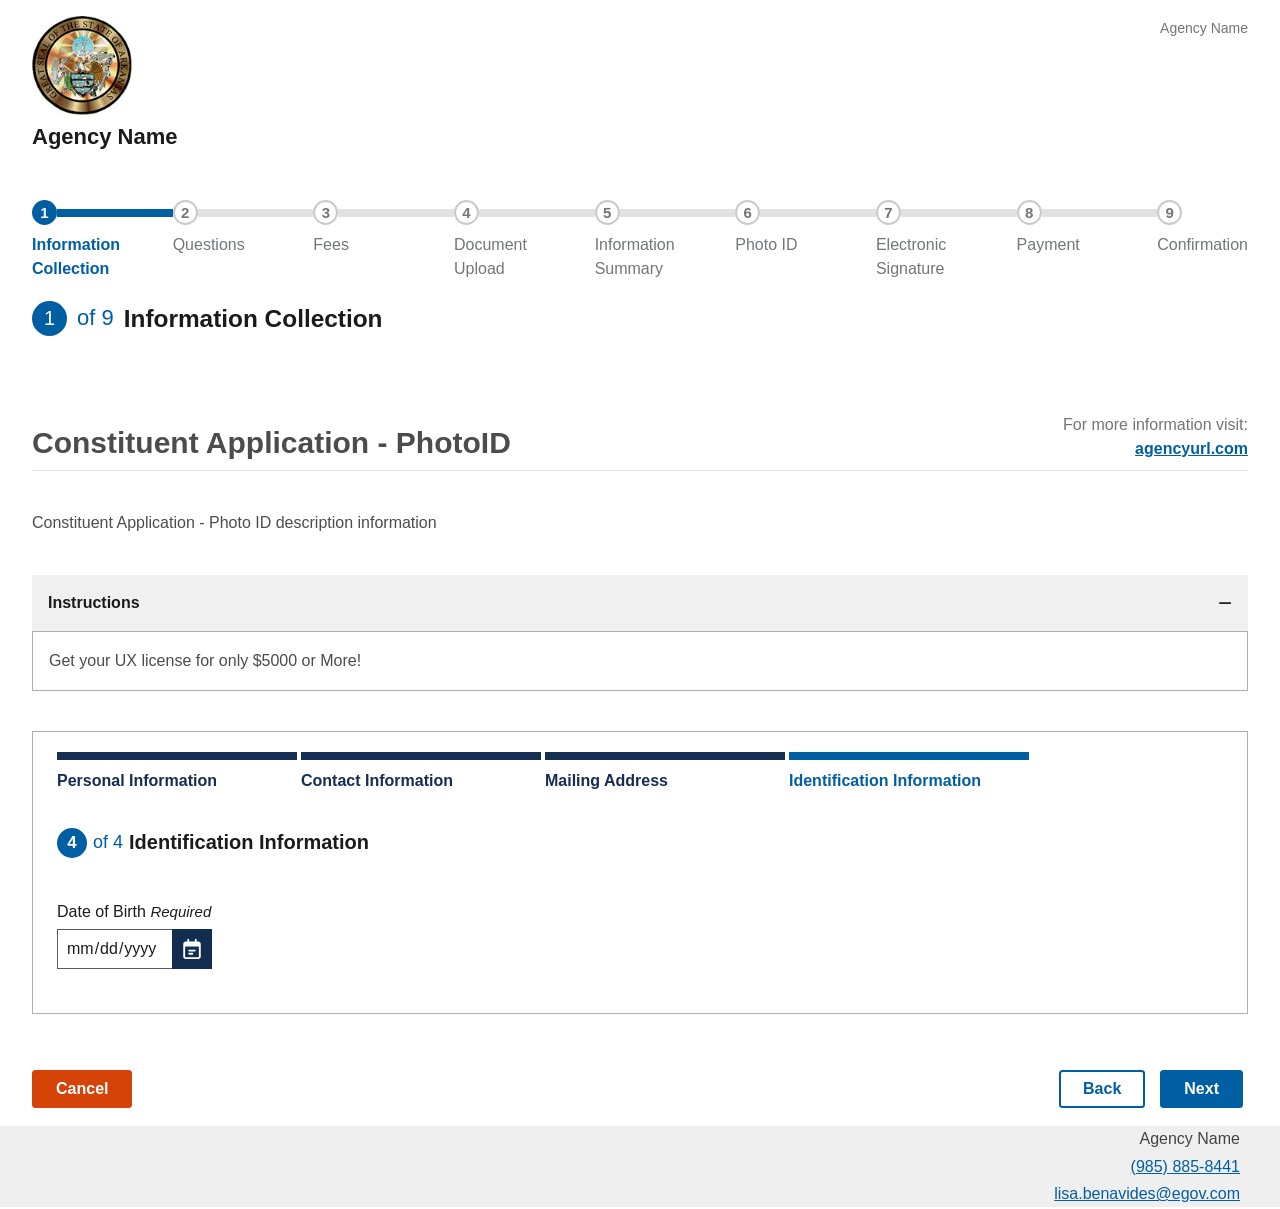
==== index.html @ 402b0ce8 "Initial commit Fork of rlp-constituent-app for captcha prototype work." ====
<!DOCTYPE html>
<html lang="en">

<head>
  <meta charset="UTF-8" />
  <meta name="viewport" content="width=device-width, initial-scale=1.0" />
  <title>Constituent Application - PhotoID - Information Collection</title>
  <link rel="stylesheet" href="css/styles.css" />
  <style>
    /* Fix the CSS variable typo in styles.css for step labels */
    :root {
      --step-indicator-label-font-size: 1.6rem;
    }

    /* ===== Constituent Header ===== */
    .constituent-header {
      display: flex;
      justify-content: space-between;
      align-items: flex-start;
      padding: 1.6rem 3.2rem;
      background: #fff;
    }

    .constituent-header__brand {
      display: flex;
      flex-direction: column;
      gap: 0.4rem;
    }

    .constituent-header__logo {
      max-height: 100px;
      max-width: 100px;
    }

    .constituent-header__agency-name {
      font-size: 2.2rem;
      font-weight: 700;
      color: #1b1b1b;
      margin: 0;
    }

    .constituent-header__aside {
      font-size: 1.4rem;
      color: #71767a;
      padding-top: 0.4rem;
    }

    /* ===== Application Card ===== */
    .application-card {
      border: 1px solid #aeb0b5;
      background-color: #fff;
      padding: 0 2.4rem 2.4rem;
      margin-top: 2rem;
      margin-bottom: 4rem;
    }

    /* ===== Section Tabs (sub-step tab strip) ===== */
    .section-tabs {
      display: flex;
      gap: 4px;
      margin-top: 2rem;
    }

    .section-tab {
      flex: 1;
      max-width: 24rem;
      padding: 1rem 0 1.6rem;
      font-family: "Public Sans Web", -apple-system, BlinkMacSystemFont, "Segoe UI", Roboto, sans-serif;
      font-size: 1.6rem;
      font-weight: 600;
      color: #919191;
      background: none;
      border: none;
      border-top: 8px solid #c9c9c9;
      cursor: pointer;
      text-align: left;
      line-height: 1.4;
    }

    .section-tab.active {
      color: #005ea2;
      border-top-color: #005ea2;
      font-weight: bold;
    }

    .section-tab.visited {
      color: #162e51;
      border-top-color: #162e51;
    }

    .section-tab:hover:not(.active) {
      color: #1b1b1b;
    }

    .section-tab:focus {
      outline: 0.25rem solid #2491ff;
      outline-offset: -2px;
    }

    /* ===== Tab Panels ===== */
    .section-tab-panel {
      display: none;
    }

    .section-tab-panel.active {
      display: block;
    }

    /* ===== Sub-step Heading ("1 of 4 Personal Information") ===== */
    .substep-heading {
      display: flex;
      align-items: center;
      gap: 0.6rem;
      margin: 2rem 0 4.4rem;
    }

    .substep-heading__counter {
      display: inline-flex;
      align-items: center;
      justify-content: center;
      width: 3rem;
      height: 3rem;
      min-width: 3rem;
      border-radius: 50%;
      background-color: #005ea2;
      color: #fff;
      font-size: 1.7rem;
      font-weight: 700;
      line-height: 1;
    }

    .substep-heading__total {
      font-size: 1.8rem;
      font-weight: 400;
      color: #005ea2;
    }

    .substep-heading__text {
      font-size: 2rem;
      font-weight: 700;
      color: #1b1b1b;
    }

    /* ===== Form Groups ===== */
    .usa-form-group {
      margin-bottom: 2rem;
    }

    /* ===== Action Buttons Bar ===== */
    .form-actions {
      display: flex;
      justify-content: space-between;
      align-items: center;
      padding: 1.6rem 0;
    }

    /* ===== Constituent Footer ===== */
    .constituent-footer {
      text-align: right;
      background: #efefef;
      padding-right: 4rem;
    }

    .constituent-footer p {
      margin: 0.2rem 0;
      font-size: 1.6rem;
      color: #444;
    }

    .constituent-footer a {
      color: #005ea2;
      text-decoration: underline;
    }

    /* Keep step indicator labels visible on constituent page */
    .usa-step-indicator__segment-label {
      font-size: 1.6rem;
    }

    /* Hide native calendar icon visually but keep it interactive */
    input[type="date"]::-webkit-calendar-picker-indicator {
      opacity: 0;
      cursor: pointer;
    }

    /* Constituent page spacing overrides */
    .app-builder-content__heading {
      border-bottom: none;
      padding-bottom: 0;
      margin: 0;
    }

    .heading-url-row {
      display: flex;
      justify-content: space-between;
      align-items: flex-end;
      border-bottom: 1px solid #dfe1e2;
      padding-bottom: 1rem;
      margin-top: 8rem;
      margin-bottom: 4rem;
    }

    .heading-url-row__url {
      display: flex;
      flex-direction: column;
      align-items: flex-end;
      gap: 0.6rem;
      font-size: 1.6rem;
      color: #71767a;
      padding-bottom: 0.2rem;
    }

    .heading-url-row__url a {
      color: #005ea2;
      text-decoration: underline;
      font-size: 1.6rem;
      font-weight: 700;
    }

    .date-picker-wrapper .usa-input {
      padding-right: 0;
    }

    
  </style>
</head>

<body>
  <div class="app-container">

    <!-- Header -->
    <header class="constituent-header">
      <div class="constituent-header__brand">
        <img class="constituent-header__logo" src="assets/agency-logo.png" alt="Agency Logo" />
        <p class="constituent-header__agency-name">Agency Name</p>
      </div>
      <div class="constituent-header__aside">Agency Name</div>
    </header>

    <main id="main-content" class="grid-container">

      <!-- Top 8-step progress indicator -->
      <div class="usa-step-indicator margin-top-4" aria-label="Application progress">
        <ol class="usa-step-indicator__segments">
          <li class="usa-step-indicator__segment usa-step-indicator__segment--current">
            <span class="usa-step-indicator__segment-label">Information Collection</span>
          </li>
          <li class="usa-step-indicator__segment">
            <span class="usa-step-indicator__segment-label">Questions</span>
          </li>
          <li class="usa-step-indicator__segment">
            <span class="usa-step-indicator__segment-label">Fees</span>
          </li>
          <li class="usa-step-indicator__segment">
            <span class="usa-step-indicator__segment-label">Document Upload</span>
          </li>
          <li class="usa-step-indicator__segment">
            <span class="usa-step-indicator__segment-label">Information Summary</span>
          </li>
          <li class="usa-step-indicator__segment">
            <span class="usa-step-indicator__segment-label">Photo ID</span>
          </li>
          <li class="usa-step-indicator__segment">
            <span class="usa-step-indicator__segment-label">Electronic Signature</span>
          </li>
          <li class="usa-step-indicator__segment">
            <span class="usa-step-indicator__segment-label">Payment</span>
          </li>
          <li class="usa-step-indicator__segment">
            <span class="usa-step-indicator__segment-label">Confirmation</span>
          </li>
        </ol>
      </div>

      <!-- Step heading -->
      <div class="usa-step-indicator__header">
        <h1 class="usa-step-indicator__heading">
          <span class="usa-step-indicator__heading-counter">1</span>
          <span class="usa-step-indicator__total-steps">of 9</span>
          <span class="usa-step-indicator__heading-text">Information Collection</span>
        </h1>
      </div>

      <!-- Title / Description -->
      <div class="heading-url-row">
        <h1 class="app-builder-content__heading">Constituent Application - PhotoID</h1>
        <div class="heading-url-row__url">
          <span>For more information visit:</span>
          <a href="#">agencyurl.com</a>
        </div>
      </div>
      <p class="app-builder-content__text">Constituent Application - Photo ID description information</p>

      <!-- Instructions Accordion (expanded by default) -->
      <div class="usa-accordion usa-accordion--bordered" style="margin-top: 4rem; margin-bottom: 4rem;">
        <h3 class="usa-accordion__heading">
          <button type="button" class="usa-accordion__button" aria-expanded="true" aria-controls="instructions-content">
            Instructions
          </button>
        </h3>
        <div id="instructions-content" class="usa-accordion__content">
          <p style="margin: 0; font-size: 1.6rem;">Get your UX license for only $5000 or More!</p>
        </div>
      </div>

      <!-- Application Card -->
      <div class="application-card">

          <!-- Sub-section Tab Strip -->
          <div class="section-tabs" role="tablist" aria-label="Information sections">
            <button class="section-tab visited" role="tab" aria-selected="false"
              aria-controls="panel-personal" id="tab-personal">Personal Information</button>
            <button class="section-tab visited" role="tab" aria-selected="false"
              aria-controls="panel-contact" id="tab-contact">Contact Information</button>
            <button class="section-tab visited" role="tab" aria-selected="false"
              aria-controls="panel-mailing" id="tab-mailing">Mailing Address</button>
            <button class="section-tab active" role="tab" aria-selected="true"
              aria-controls="panel-identification" id="tab-identification">Identification Information</button>
          </div>

          <!-- Panel 1: Personal Information -->
          <div class="section-tab-panel" id="panel-personal" role="tabpanel" aria-labelledby="tab-personal">
            <div class="substep-heading">
              <span class="substep-heading__counter">1</span>
              <span class="substep-heading__total">of 4</span>
              <span class="substep-heading__text">Personal Information</span>
            </div>

            <div class="usa-form-group">
              <label class="usa-label" for="prefix">Prefix</label>
              <select class="usa-select" id="prefix" name="prefix">
                <option value="">Please Select</option>
                <option value="mr">Mr.</option>
                <option value="mrs">Mrs.</option>
                <option value="ms">Ms.</option>
                <option value="dr">Dr.</option>
                <option value="prof">Prof.</option>
              </select>
            </div>

            <div class="usa-form-group">
              <label class="usa-label" for="first-name">First Name <span class="field-required">Required</span></label>
              <input class="usa-input" id="first-name" name="first-name" type="text" autocomplete="given-name" />
            </div>

            <div class="usa-form-group">
              <label class="usa-label" for="middle-name">Middle Name</label>
              <input class="usa-input" id="middle-name" name="middle-name" type="text" autocomplete="additional-name" />
            </div>

            <div class="usa-form-group">
              <label class="usa-label" for="last-name">Last Name <span class="field-required">Required</span></label>
              <input class="usa-input" id="last-name" name="last-name" type="text" autocomplete="family-name" />
            </div>
          </div>

          <!-- Panel 2: Contact Information -->
          <div class="section-tab-panel" id="panel-contact" role="tabpanel" aria-labelledby="tab-contact">
            <div class="substep-heading">
              <span class="substep-heading__counter">2</span>
              <span class="substep-heading__total">of 4</span>
              <span class="substep-heading__text">Contact Information</span>
            </div>

            <div class="usa-form-group">
              <label class="usa-label" for="phone">Phone Number <span class="field-required">Required</span></label>
              <input class="usa-input" id="phone" name="phone" type="tel" autocomplete="tel" />
            </div>

            <div class="usa-form-group">
              <label class="usa-label" for="email">Email Address <span class="field-required">Required</span></label>
              <input class="usa-input" id="email" name="email" type="email" autocomplete="email" />
            </div>

            <div class="usa-form-group">
              <label class="usa-label" for="email-confirm">Re-Enter Email Address <span class="field-required">Required</span></label>
              <input class="usa-input" id="email-confirm" name="email-confirm" type="email" autocomplete="off" />
            </div>
          </div>

          <!-- Panel 3: Mailing Address -->
          <div class="section-tab-panel" id="panel-mailing" role="tabpanel" aria-labelledby="tab-mailing">
            <div class="substep-heading">
              <span class="substep-heading__counter">3</span>
              <span class="substep-heading__total">of 4</span>
              <span class="substep-heading__text">Mailing Address</span>
            </div>

            <div class="usa-form-group">
              <label class="usa-label" for="address-line1">Address Line 1 <span class="field-required">Required</span></label>
              <input class="usa-input" id="address-line1" name="address-line1" type="text" autocomplete="address-line1" />
            </div>

            <div class="usa-form-group">
              <label class="usa-label" for="city">City <span class="field-required">Required</span></label>
              <input class="usa-input" id="city" name="city" type="text" autocomplete="address-level2" />
            </div>

            <div class="usa-form-group">
              <label class="usa-label" for="state">State <span class="field-required">Required</span></label>
              <select class="usa-select" id="state" name="state" autocomplete="address-level1">
                <option value="">Please Select</option>
              </select>
            </div>

            <div class="usa-form-group">
              <label class="usa-label" for="zip">ZIP Code <span class="field-required">Required</span></label>
              <input class="usa-input" id="zip" name="zip" type="text" maxlength="10" autocomplete="postal-code" />
            </div>
          </div>

          <!-- Panel 4: Identification Information -->
          <div class="section-tab-panel active" id="panel-identification" role="tabpanel" aria-labelledby="tab-identification">
            <div class="substep-heading">
              <span class="substep-heading__counter">4</span>
              <span class="substep-heading__total">of 4</span>
              <span class="substep-heading__text">Identification Information</span>
            </div>

            <div class="usa-form-group">
              <label class="usa-label" for="dob">Date of Birth <span class="field-required">Required</span></label>
              <div class="date-picker-wrapper">
                <input class="usa-input" id="dob" name="dob" type="date" autocomplete="bday" />
                <button type="button" class="date-picker-button" aria-label="Open date picker">
                  <svg xmlns="http://www.w3.org/2000/svg" viewBox="0 0 448 512" fill="currentColor">
                    <path d="M128 0c13.3 0 24 10.7 24 24l0 40 144 0 0-40c0-13.3 10.7-24 24-24s24 10.7 24 24l0 40 40 0c35.3 0 64 28.7 64 64l0 16 0 48 0 256c0 35.3-28.7 64-64 64L64 512c-35.3 0-64-28.7-64-64L0 192l0-48 0-16C0 92.7 28.7 64 64 64l40 0 0-40c0-13.3 10.7-24 24-24zM400 192L48 192l0 256c0 8.8 7.2 16 16 16l320 0c8.8 0 16-7.2 16-16l0-256zM128 296c0-13.3 10.7-24 24-24l144 0c13.3 0 24 10.7 24 24s-10.7 24-24 24l-144 0c-13.3 0-24-10.7-24-24zm0 80c0-13.3 10.7-24 24-24l80 0c13.3 0 24 10.7 24 24s-10.7 24-24 24l-80 0c-13.3 0-24-10.7-24-24z"/>
                  </svg>
                </button>
              </div>
            </div>
          </div>

      </div><!-- end .application-card -->

      <!-- Action Buttons (outside the card) -->
      <div class="form-actions">
        <button type="button" class="usa-button usa-button--secondary">Cancel</button>
        <div style="display: flex; gap: 1rem;">
          <button type="button" class="usa-button usa-button--outline" id="back-btn">Back</button>
          <button type="button" class="usa-button" id="next-btn">Next</button>
        </div>
      </div>

    </main>

    <!-- Footer -->
    <footer class="constituent-footer">
      <p>Agency Name</p>
      <p><a href="tel:9858858441">(985) 885-8441</a></p>
      <p><a href="mailto:lisa.benavides@egov.com">lisa.benavides@egov.com</a></p>
    </footer>

  </div>

  <script>
    // Tab switching
    document.querySelectorAll('.section-tab').forEach(function (tab) {
      tab.addEventListener('click', function () {
        document.querySelectorAll('.section-tab').forEach(function (t) {
          t.classList.remove('active');
          t.setAttribute('aria-selected', 'false');
        });
        document.querySelectorAll('.section-tab-panel').forEach(function (p) {
          p.classList.remove('active');
        });
        this.classList.add('active');
        this.setAttribute('aria-selected', 'true');
        document.getElementById(this.getAttribute('aria-controls')).classList.add('active');
      });
    });

    // Step indicator navigation
    var stepPages = ['index.html', 'questions.html', 'fees.html', 'document-upload.html', 'information-summary.html', 'photo-id.html', 'electronic-signature.html'];
    document.querySelectorAll('.usa-step-indicator__segment').forEach(function (segment, i) {
      if (stepPages[i]) {
        segment.style.cursor = 'pointer';
        segment.addEventListener('click', function () { window.location.href = stepPages[i]; });
      }
    });

    // Accordion toggle
    document.querySelectorAll('.usa-accordion__button').forEach(function (button) {
      button.addEventListener('click', function () {
        var expanded = this.getAttribute('aria-expanded') === 'true';
        var content = document.getElementById(this.getAttribute('aria-controls'));
        if (expanded) {
          this.setAttribute('aria-expanded', 'false');
          content.setAttribute('hidden', '');
        } else {
          this.setAttribute('aria-expanded', 'true');
          content.removeAttribute('hidden');
        }
      });
    });

    // Date picker button opens native picker
    var datePickerBtn = document.querySelector('.date-picker-button');
    if (datePickerBtn) {
      datePickerBtn.addEventListener('click', function () {
        var input = document.getElementById('dob');
        if (input && input.showPicker) {
          input.showPicker();
        } else if (input) {
          input.focus();
        }
      });
    }

    // Next/Back buttons advance or retreat through tabs; Next navigates to questions.html on last tab
    var tabs = Array.from(document.querySelectorAll('.section-tab'));
    document.getElementById('next-btn').addEventListener('click', function () {
      var activeIndex = tabs.findIndex(function (t) { return t.classList.contains('active'); });
      if (activeIndex < tabs.length - 1) {
        tabs[activeIndex + 1].click();
      } else {
        window.location.href = 'questions.html';
      }
    });
    document.getElementById('back-btn').addEventListener('click', function () {
      var activeIndex = tabs.findIndex(function (t) { return t.classList.contains('active'); });
      if (activeIndex > 0) {
        tabs[activeIndex - 1].click();
      }
    });
  </script>
</body>

</html>
---- css/styles.css ----
/* ==========================================================================
   RLP Agency Dashboard - Custom Styles
   Built on USWDS (US Web Design System)
   ========================================================================== */

/* Base & Reset
   ========================================================================== */

html {
  box-sizing: border-box;
  font-size: 10px; /* Base font size for rem calculations */
  font-feature-settings: "kern" 1;
  font-kerning: normal;
  font-family: "Public Sans Web", -apple-system, BlinkMacSystemFont, "Segoe UI", Roboto, Helvetica, Arial, sans-serif;
}

*,
*::before,
*::after {
  box-sizing: inherit;
}

body {
  margin: 0;
  padding: 0;
  color: #444;
  background: #fff;
  overflow-x: hidden;
}

/* Typography
   ========================================================================== */

main#main-content {
  font-family: "Public Sans Web", -apple-system, BlinkMacSystemFont, "Segoe UI", Roboto, Helvetica, Arial, sans-serif;
  font-size: 1.7rem;
}

h1,
h2,
p {
  color: #4c4c4c;
}

h1 {
  font-size: 3rem;
}

h2 {
  font-size: 2.4rem;
}

p {
  font-family: "Public Sans Web", -apple-system, BlinkMacSystemFont, "Segoe UI", Roboto, Helvetica, Arial, sans-serif;
  font-size: 1.6rem;
  line-height: 1.6;
}

.page-title {
  font-family: "Public Sans Web", -apple-system, BlinkMacSystemFont, "Segoe UI", Roboto, Helvetica, Arial, sans-serif;
  font-weight: bold;
  position: relative;
}

.page-title--underlined::before {
  content: "";
  width: 100%;
  border-bottom: #4c4c4c 1px solid;
  position: absolute;
  bottom: 0;
}

@media all and (max-width: 639px) {
  .page-title {
    font-size: 2rem;
  }
}

/* Layout
   ========================================================================== */

.app-container {
  position: relative;
}

.grid-container {
  max-width: none;
  margin-left: auto;
  margin-right: auto;
  padding-left: 1.6rem;
  padding-right: 1.6rem;
}

@media all and (min-width: 1024px) {
  .grid-container {
    padding-left: 3.2rem;
    padding-right: 3.2rem;
  }
}

.grid-row {
  display: flex;
  flex-wrap: wrap;
}

.grid-row.grid-gap-2 {
  margin-left: -0.8rem;
  margin-right: -0.8rem;
}

.grid-row.grid-gap-2 > * {
  padding-left: 0.8rem;
  padding-right: 0.8rem;
}

/* Header
   ========================================================================== */

.header.management {
  background: #fff;
  z-index: 3;
}

.header.management .logo-flex {
  display: flex;
}

.header.management .skinny-header-container {
  width: 100%;
  background: #112e51;
}

.header.management .navigation {
  display: flex;
  align-items: center;
  font-size: 15px;
  color: #112e51;
}

@media all and (min-width: 640px) {
  .header.management .navigation {
    height: 90px;
  }
}

.header.management .navigation .grid-row {
  width: 100%;
  height: 100%;
}

.header.management nav {
  text-align: center;
  font-family: "Public Sans Web", "Helvetica Neue", "Helvetica", "Roboto", "Arial", sans-serif;
  font-weight: bold;
  height: 100%;
}

.header.management nav a {
  color: #1a4480;
  text-decoration: none;
  padding: 20px;
  display: flex;
  justify-content: center;
  align-items: center;
  height: 100%;
}

.header.management .header--nav-links a {
  text-decoration: none;
}

.header.management a.agency-logo-link {
  margin-right: 20px;
  align-self: center;
}

.header.management .agency-logo {
  max-height: 75px;
  max-width: 80px;
}

.header.management a.agency-name-link {
  color: #990f00;
  letter-spacing: 5px;
  text-transform: uppercase;
  display: flex;
  flex-direction: row;
  align-items: center;
  text-decoration: none;
}

.header.management .agency-name {
  font-size: 1.8rem;
}

.header.management .welcome-agency {
  display: flex;
  justify-content: flex-end;
  height: 40px;
  padding: 10px;
  color: #fff;
}

.header.management .welcome-agency a {
  color: #fff;
}

/* Navigation
   ========================================================================== */

.horizontalNav {
  background-color: #102f52;
  color: #ffffff;
  width: 100%;
  margin-bottom: 22px;
}

.horizontalNav ul li {
  display: inline-block;
  border: none;
  flex-grow: 1;
  font-size: 1.4rem;
  font-weight: 700;
  text-align: center;
  min-height: 46px;
}

.horizontalNav ul li a {
  color: #ffffff;
  padding: 15px;
  width: 100%;
  height: 100%;
  text-decoration: none;
}

.horizontalNav ul li a:hover {
  background: inherit;
  color: inherit;
  cursor: pointer;
  text-decoration: none;
}

.horizontalNav ul li.active {
  background: #fff;
}

.horizontalNav ul li.active a {
  color: #102f52;
}

.horizontalNav ul li .menuItem-inner {
  width: 100%;
  height: 100%;
}

.horizontalNav ul li .menuItem-inner a {
  display: flex;
  justify-content: center;
  align-items: center;
}

.horizontalNav ul li span {
  font-weight: 700;
  font-size: 1.4rem;
  display: inline-block;
}

.horizontalNav.main-menu {
  margin-top: 10px;
}

@media screen and (max-width: 735px) {
  .horizontalNav {
    max-width: 735px;
  }

  .horizontalNav .usa-nav__primary {
    flex-wrap: wrap;
  }
}

/* Dashboard Cards
   ========================================================================== */

.agency-home-cards {
  /* Card grid container */
}

@media (max-width: 639px) {
  .agency-home-cards > div:not(:last-child) {
    margin-bottom: 3.2rem;
  }
}

.minh-card-lg {
  min-height: 24rem;
}

.simple-card {
  /* Uses utility classes for styling */
}

.simple-card a {
  line-height: 1.8;
}

.simple-card .grid-row a {
  line-height: 1.8;
}

/* Utility Classes
   ========================================================================== */

.margin-0 {
  margin: 0;
}

.margin-top-2 {
  margin-top: 1.6rem;
}

.margin-bottom-2 {
  margin-bottom: 1.6rem;
}

fieldset.margin-bottom-4  {
  margin-bottom: 3.2rem;
}


.margin-bottom-4 {
  margin-bottom: 3.2rem;
}

.margin-right-1 {
  margin-right: 0.8rem;
}

.margin-bottom-22 {
  margin-bottom: 2.2rem;
}

.padding-2 {
  padding: 1.6rem;
}

.padding-left-0 {
  padding-left: 0;
}

.text-left {
  text-align: left;
}

.text-center {
  text-align: center !important;
}

.text-right {
  text-align: right;
}

.text-bold {
  font-weight: 700;
}

.text-primary {
  color: #005ea2;
}

.bg-base-lightest {
  background-color: #f0f0f0;
}

.border-bottom-2px {
  border-bottom: 2px solid;
}

.border-base-lighter {
  border-color: #dfe1e2;
}

.display-flex {
  display: flex;
}

.flex {
  display: flex;
}

.flex-1 {
  flex: 1 1 0%;
}

.flex-column {
  flex-direction: column;
}

.flex-justify-end {
  justify-content: flex-end;
}

.height-full {
  height: 100%;
}

.height-mobile {
  /* Mobile height adjustments if needed */
}

.cursor-pointer {
  cursor: pointer;
}

.font-family-sans {
  font-family: "Public Sans Web", -apple-system, BlinkMacSystemFont, "Segoe UI", Roboto, Helvetica, Arial, sans-serif;
}

/* Tablet Grid Columns
   ========================================================================== */

@media (min-width: 640px) {
  .tablet\:grid-col {
    flex: 1 1 0%;
  }

  .tablet\:grid-col-4 {
    flex: 0 0 auto;
    width: 33.33333%;
  }

  .tablet\:grid-col-6 {
    flex: 0 0 auto;
    width: 50%;
  }

  .tablet\:grid-col-auto {
    flex: 0 0 auto;
    width: auto;
  }
}

/* Grid Columns
   ========================================================================== */

.grid-col-5 {
  flex: 0 0 auto;
  width: 100%;
}

@media (min-width: 640px) {
  .grid-col-5 {
    width: 20%;
  }
}

.grid-col-6 {
  flex: 0 0 auto;
  width: 100%;
}

@media (min-width: 640px) {
  .grid-col-6 {
    width: 50%;
  }
}

/* USWDS Component Overrides
   ========================================================================== */

.usa-nav__primary {
  display: flex;
  padding-left: 0;
  list-style: none;
  margin: 0;
}

.usa-nav__primary-item {
  /* Navigation item styles */
}

.usa-link {
  color: #005ea2;
  text-decoration: underline;
}

.usa-link:hover {
  color: #1a4480;
}

.usa-button {
  font-family: "Public Sans Web", -apple-system, BlinkMacSystemFont, "Segoe UI", Roboto, Helvetica, Arial, sans-serif;
  font-size: 1.6rem;
  line-height: 1;
  color: #fff;
  background-color: #005ea2;
  appearance: none;
  border: 0;
  border-radius: 0.35rem;
  cursor: pointer;
  display: inline-block;
  font-weight: 700;
  margin-right: 0.5rem;
  padding: 1.1rem 2.4rem;
  text-align: center;
  text-decoration: none;
}

.usa-button:hover {
  background-color: #1a4480;
  border-bottom: 0;
  color: #fff;
  text-decoration: none;
}

.usa-button:disabled,
.usa-button[aria-disabled="true"] {
  color: #454545;
  background-color: #c9c9c9;
  cursor: not-allowed;
  opacity: 1;
}

.usa-button--unstyled {
  background-color: transparent;
  border: 0;
  border-radius: 0;
  color: #005ea2;
  font-weight: normal;
  margin: 0;
  padding: 0;
  text-align: left;
  text-decoration: underline;
}

.usa-button--unstyled:hover {
  background-color: transparent;
  color: #1a4480;
}

.usa-button--outline {
  background-color: transparent;
  box-shadow: inset 0 0 0 2px #005ea2;
  color: #005ea2;
}

.usa-button--outline:hover {
  background-color: transparent;
  box-shadow: inset 0 0 0 2px #1a4480;
  color: #1a4480;
}

.usa-button--accent-warm {
  background-color: #fa9441;
  color: #1b1b1b;
}

.usa-button--accent-warm:hover {
  background-color: #c05600;
  color: #fff;
}

.usa-button--accent-cool {
  background-color: #00bde3;
  color: #1b1b1b;
}

.usa-button--accent-cool:hover {
  background-color: #28a0cb;
  color: #fff;
}

.usa-header {
  /* USWDS header component */
}

.usa-banner__header-text {
  font-size: 1.2rem;
  line-height: 1.2;
  margin: 0;
}

/* Focus States
   ========================================================================== */

input:focus,
textarea:focus,
select:focus {
  box-shadow: 0 0 3px #3e94cf, 0 0 7px #3e94cf;
}

.gradient-bg-primary:focus {
  border: 0;
  outline: none;
}

/* Forms
   ========================================================================== */

.usa-fieldset {
  border: none;
  margin: 0;
  padding: 0;
}

.usa-fieldset legend {
  display: block;
  font-weight: 700;
  font-size: 1.6rem;
  line-height: 1.2;
  margin-top: 0;
  margin-bottom: 0.8rem;
  color: #1b1b1b;
  font-weight: normal;
}

.usa-radio {
  margin-bottom: 0.8rem;
}

.radio-group-inline {
  display: flex;
  gap: 2rem;
  flex-wrap: wrap;
}

.radio-group-inline .usa-radio {
  margin-bottom: 0;
}

.usa-radio__input {
  position: absolute;
  left: -999em;
}

.usa-radio__input:checked + .usa-radio__label::before {
  background-color: #005ea2;
  box-shadow: 0 0 0 2px #005ea2, inset 0 0 0 2px #fff;
}

.usa-radio__label {
  cursor: pointer;
  display: block;
  font-weight: normal !important;
  margin-bottom: 0;
  padding-left: 3.2rem;
  position: relative;
  font-size: 1.6rem;
}

.usa-checkbox {
  margin-bottom: 0.8rem;
}

.usa-checkbox__input {
  position: absolute;
  left: -999em;
  opacity: 0;
}

.usa-checkbox__label {
  cursor: pointer;
  display: block;
  font-weight: normal !important;
  margin-bottom: 0;
  padding-left: 3.2rem;
  position: relative;
  font-size: 1.6rem;
}

.usa-checkbox__label::before {
  content: "";
  display: block;
  left: 0;
  position: absolute;
  height: 2rem;
  width: 2rem;
  background: #fff;
  border: 2px solid #71767a;
  border-radius: 0.2rem;
  top: 0;
}

.usa-checkbox__input:checked + .usa-checkbox__label::before {
  background-color: #005ea2;
  border-color: #005ea2;
}

.usa-checkbox__input:checked + .usa-checkbox__label::after {
  content: "";
  display: block;
  position: absolute;
  left: 0.6rem;
  top: 0.3rem;
  width: 0.5rem;
  height: 1rem;
  border: solid #fff;
  border-width: 0 0.2rem 0.2rem 0;
  transform: rotate(45deg);
}

.usa-checkbox__input:focus + .usa-checkbox__label::before {
  outline: 0.2rem solid #2491ff;
  outline-offset: 0.2rem;
}

.usa-checkbox__input:disabled + .usa-checkbox__label {
  cursor: not-allowed;
  opacity: 0.5;
}

.usa-checkbox__input:disabled + .usa-checkbox__label::before {
  cursor: not-allowed;
  background-color: #f0f0f0;
  border-color: #c9c9c9;
}

.usa-checkbox__input:checked:disabled + .usa-checkbox__label::before {
  background-color: #005ea2;
  border-color: #005ea2;
}

.usa-radio__label::before {
  content: "";
  display: block;
  left: 0;
  position: absolute;
  height: 2rem;
  width: 2rem;
  background: #fff;
  border: 2px solid #565c65;
  border-radius: 50%;
}

.usa-label {
  display: block;
  font-weight: normal;
  font-size: 1.6rem;
  line-height: 1.2;
  margin-top: 0;
  margin-bottom: 0.8rem;
  color: #1b1b1b;
}

.usa-legend {
  font-weight: normal;
}

.field-required {
  font-style: italic;
  font-size: 1.5rem;
  font-weight: normal;
  color: #1b1b1b;
}

.usa-hint {
  font-size: 1.4rem;
  color: #71767a;
  margin-bottom: 0.4rem;
}

.usa-select,
.usa-input {
  font-family: "Public Sans Web", -apple-system, BlinkMacSystemFont, "Segoe UI", Roboto, Helvetica, Arial, sans-serif;
  font-size: 1.6rem;
  line-height: 1.3;
  border: 1px solid #565c65;
  border-radius: 0;
  color: #1b1b1b;
  background-color: #fff;
  display: block;
  height: 4rem;
  margin-top: 0;
  max-width: none;
  padding: 0.8rem;
  width: 100%;
}

.usa-select:focus,
.usa-input:focus {
  outline: 0.25rem solid #2491ff;
  outline-offset: 0;
  border-color: #1a4480;
}

.usa-textarea {
  font-family: "Public Sans Web", -apple-system, BlinkMacSystemFont, "Segoe UI", Roboto, Helvetica, Arial, sans-serif;
  font-size: 1.6rem;
  line-height: 1.3;
  border: 1px solid #565c65;
  border-radius: 0;
  color: #1b1b1b;
  background-color: #fff;
  display: block;
  margin-top: 0;
  max-width: none;
  padding: 0.8rem;
  width: 100%;
}

.usa-textarea:focus {
  outline: 0.25rem solid #2491ff;
  outline-offset: 0;
  border-color: #1a4480;
}

.character-counter {
  font-size: 1.4rem;
  color: #71767a;
  margin-top: 0.4rem;
}

/* Status Text
   ========================================================================== */

/* Green - Active, Approved, Live, Paid, Completed */
.status-active,
.status-approved,
.status-live,
.status-paid,
.status-completed {
  color: #417505;
}

/* Yellow - Pending/Open, Assigned, Approved - Awaiting Payment */
.status-pending,
.status-open,
.status-assigned,
.status-approved-awaiting-payment {
  color: #8F5800;
}

/* Red - Rejected/Denied/Cancelled/Past Due/Terminated */
.status-rejected,
.status-denied,
.status-cancelled,
.status-past-due,
.status-terminated {
  color: #CD2026;
}

/* Dark Red - Expired/Revoked/Withdrawn/Decommissioned/Retired */
.status-expired,
.status-revoked,
.status-withdrawn,
.status-decommissioned,
.status-retired {
  color: #80252A;
}

/* Cool Blue - In Progress, Rejected for Resubmission/Inactive, In Cart */
.status-in-progress,
.status-rejected-for-resubmission,
.status-inactive,
.status-in-cart {
  color: #205493;
}

/* Warm Orange - On Hold, Suspended, Payment in Process */
.status-on-hold,
.status-suspended,
.status-payment-in-process {
  color: #A34900;
}

/* Draft Blue - In Review, Draft, Initiated */
.status-in-review,
.status-draft,
.status-initiated {
  color: #13669A;
}

/* Gray - Archived */
.status-archived {
  color: #5C5F66;
}

/* Pagination
   ========================================================================== */

.usa-pagination {
  font-family: "Public Sans Web", -apple-system, BlinkMacSystemFont, "Segoe UI", Roboto, Helvetica, Arial, sans-serif;
}

.usa-pagination__list {
  display: flex;
  list-style: none;
  margin: 0;
  padding: 0;
  align-items: center;
  gap: 0.5rem;
}

.usa-pagination__item {
  display: inline-block;
}

.usa-pagination__button,
.usa-pagination__link {
  color: #005ea2;
  text-decoration: none;
  display: inline-block;
  padding: 0.8rem 1.2rem;
  font-size: 1.6rem;
  line-height: 1;
  min-width: 4rem;
  text-align: center;
  background-color: transparent;
  border: none;
  cursor: pointer;
}

.usa-pagination__button:hover,
.usa-pagination__link:hover {
  background-color: #f0f0f0;
  color: #1a4480;
  text-decoration: underline;
}

.usa-pagination__button.usa-current {
  background-color: #112e51;
  color: #fff;
  font-weight: 700;
}

.usa-pagination__button.usa-current:hover {
  background-color: #102f52;
  text-decoration: none;
}

.usa-pagination__link-text {
  margin: 0 0.4rem;
}

.usa-pagination__arrow .usa-pagination__link {
  display: flex;
  align-items: center;
  gap: 0.4rem;
}

/* Tables
   ========================================================================== */

.table-controls {
  display: flex;
  justify-content: space-between;
  align-items: center;
  margin-bottom: 1.6rem;
}

.table-controls__left strong {
  font-size: 1.6rem;
  font-weight: 700;
}

.table-controls__right {
  display: flex;
  align-items: center;
  gap: 0.8rem;
}

.table-controls__label {
  font-size: 1.6rem;
  font-weight: normal;
  margin: 0;
}

.table-controls__select {
  width: auto;
  min-width: 8rem;
  margin: 0;
}

.column-header-dropdown {
  position: relative;
  display: inline-block;
  margin-right: 1.6rem;
}

.column-header-select {
  font-family: "Public Sans Web", -apple-system, BlinkMacSystemFont, "Segoe UI", Roboto, Helvetica, Arial, sans-serif;
  font-size: 1.6rem;
  line-height: 1.3;
  border: 1px solid #565c65;
  border-radius: 0;
  color: #1b1b1b;
  background-color: #fff;
  padding: 0.8rem 3rem 0.8rem 0.8rem;
  cursor: pointer;
  text-align: left;
  position: relative;
  min-width: 15rem;
}

.column-header-select::after {
  content: "▼";
  position: absolute;
  right: 0.8rem;
  top: 50%;
  transform: translateY(-50%);
  font-size: 1rem;
}

.column-header-menu {
  position: absolute;
  top: 100%;
  left: 0;
  background: #fff;
  border: 1px solid #565c65;
  box-shadow: 0 2px 4px rgba(0, 0, 0, 0.1);
  min-width: 200px;
  z-index: 1000;
  margin-top: 0.2rem;
}

.column-header-menu[hidden] {
  display: none;
}

.column-header-option {
  display: flex;
  align-items: center;
  padding: 0.8rem 1.2rem;
  cursor: pointer;
  font-size: 1.6rem;
  border-bottom: 1px solid #dfe1e2;
}

.column-header-option:last-child {
  border-bottom: none;
}

.column-header-option:hover {
  background-color: #f0f0f0;
}

.column-header-option input[type="checkbox"] {
  margin-right: 0.8rem;
  cursor: pointer;
}

.column-header-option input[type="checkbox"]:disabled {
  cursor: not-allowed;
}

.usa-table {
  font-family: "Public Sans Web", -apple-system, BlinkMacSystemFont, "Segoe UI", Roboto, Helvetica, Arial, sans-serif;
  border-collapse: collapse;
  border-spacing: 0;
  font-size: 1.6rem;
  line-height: 1.6;
  margin: 0;
  text-align: left;
  width: 100%;
}

.usa-table thead th {
  background-color: #f0f0f0;
  font-weight: 700;
  padding: 1.2rem 1.6rem;
  border-bottom: 1px solid #aeb0b5;
  white-space: nowrap;
}

.usa-table thead th[role="columnheader"] {
  cursor: pointer;
}

.sort-arrows {
  display: inline-block;
  position: relative;
  width: 10px;
  height: 12px;
  margin-left: 0.4rem;
  vertical-align: middle;
}

.sort-arrows::before {
  content: "";
  position: absolute;
  left: 0;
  top: 0;
  width: 0;
  height: 0;
  border-left: 4px solid transparent;
  border-right: 4px solid transparent;
  border-bottom: 5px solid #71767a;
}

.sort-arrows::after {
  content: "";
  position: absolute;
  left: 0;
  bottom: 0;
  width: 0;
  height: 0;
  border-left: 4px solid transparent;
  border-right: 4px solid transparent;
  border-top: 5px solid #71767a;
}

.usa-table tbody td {
  background-color: #fff;
  font-weight: normal;
  padding: 1.2rem 1.6rem;
  border-bottom: 1px solid #aeb0b5;
}

.usa-table--borderless thead th {
  border-left: none;
  border-right: none;
  border-top: none;
}

.usa-table--striped tbody tr:nth-child(even) td {
  background-color: #f0f0f0;
}

.icon-button {
  background: none;
  border: none;
  cursor: pointer;
  padding: 0;
  display: inline-flex;
  align-items: center;
  justify-content: center;
  line-height: 0;
}

.icon-button:hover {
  opacity: 0.8;
}

.icon-button img {
  display: block;
}

/* Task Detail
   ========================================================================== */

.task-container {
  border: 1px solid #aeb0b5;
}

.task-header {
  background-color: #102f52;
  color: #fff;
  padding: 2rem;
}

.task-header-line {
  font-size: 2rem;
  line-height: 1.4;
  margin-bottom: 0.8rem;
}

.task-header-line:last-child {
  margin-bottom: 0;
}

.task-header-line strong {
  font-weight: 700;
}

.task-control-actions {
  background: #fff;
  border: 1px solid #112e51;
  margin: 20px 20px 40px 20px;
  padding: 0.9em;
  position: sticky;
  top: 0.5em;
  z-index: 2;
}

.task-controls {
  display: flex;
  gap: 1rem;
  align-items: center;
}

.button-divider {
  display: inline-block;
  width: 2px;
  height: 4rem;
  background-color: #a9aeb1;
  margin: 0 1rem;
}

.button-right {
  margin-left: auto;
}

.task-content-section {
  margin: 20px 20px 0 20px;
}

.task-content-section h2 {
  margin-top: 0;
  margin-bottom: 1.6rem;
}

.task-content-section h2 a {
  color: #1b1b1b;
  text-decoration: none;
}

.task-content-section h2 a:hover {
  text-decoration: underline;
}

/* Icon Key
   ========================================================================== */

.icon-key-grid {
  display: grid;
  grid-template-columns: repeat(4, 1fr);
  gap: 2rem;
  padding: 1.6rem 0;
}

@media (max-width: 1023px) {
  .icon-key-grid {
    grid-template-columns: repeat(2, 1fr);
  }
}

@media (max-width: 639px) {
  .icon-key-grid {
    grid-template-columns: 1fr;
  }
}

.icon-key-item {
  display: flex;
  align-items: center;
  gap: 1rem;
  font-size: 1.6rem;
}

.icon-key-item img {
  flex-shrink: 0;
}

/* Accordions
   ========================================================================== */

.usa-accordion {
  list-style-type: none;
  color: #1b1b1b;
  margin: 0;
  padding: 0;
  width: 100%;
  font-size: 1.06rem;
  line-height: 1.5;
}

.usa-accordion__heading {
  margin: 0;
  font-size: 1.06rem;
  font-weight: normal;
}

.usa-accordion__button {
  background-color: #f0f0f0;
  border: none;
  border-radius: 0;
  color: #1b1b1b;
  cursor: pointer;
  display: flex;
  justify-content: space-between;
  align-items: center;
  font-weight: 700;
  margin: 0;
  padding: 1.6rem;
  text-align: left;
  text-decoration: none;
  width: 100%;
  font-size: 1.6rem;
}

.usa-accordion__button::after {
  content: "+";
  font-size: 2.4rem;
  font-weight: 400;
  line-height: 1;
  color: #1b1b1b;
}

.usa-accordion__button:hover {
  background-color: #dfe1e2;
  color: #1b1b1b;
}

.usa-accordion__button[aria-expanded="true"] {
  background-color: #f0f0f0;
  color: #1b1b1b;
}

.usa-accordion__button[aria-expanded="true"]::after {
  content: "−";
}

.usa-accordion__button[aria-expanded="true"]:hover {
  background-color: #dfe1e2;
  color: #1b1b1b;
}

.usa-accordion--bordered .usa-accordion__heading {
  border-bottom: 1px solid #a9aeb1;
  margin-top: 0.8rem;
}

.usa-accordion--bordered .usa-accordion__heading:first-child {
  margin-top: 0;
}

.usa-accordion__content {
  background-color: #fff;
  padding: 1.6rem;
  overflow: auto;
}

.usa-accordion--bordered .usa-accordion__content {
  border: 1px solid #a9aeb1;
  border-top: none;
}

.usa-accordion__content[hidden] {
  display: none;
}

/* Horizontal Tabs
   ========================================================================== */

.horizontal-tabs {
  display: flex;
  gap: 0.8rem;
  margin-top: 1.6rem;
}

.horizontal-tab {
  flex: 1;
  background-color: #dfe1e2;
  border: none;
  border-top: 4px solid transparent;
  color: #1b1b1b;
  cursor: pointer;
  font-family: "Public Sans Web", -apple-system, BlinkMacSystemFont, "Segoe UI", Roboto, Helvetica, Arial, sans-serif;
  font-size: 1.6rem;
  font-weight: 700;
  padding: 1.6rem 2rem;
  text-align: center;
}

.horizontal-tab.active {
  background-color: #fff;
  border-top-color: #005ea2;
}

.horizontal-tab:hover {
  background-color: #f0f0f0;
}

.horizontal-tab.active:hover {
  background-color: #fff;
}

.tab-content {
  background-color: #fff;
  border: 1px solid #dfe1e2;
  border-top: none;
  padding: 2rem;
}

.tab-panel {
  display: none;
}

.tab-panel.active {
  display: block;
}

/* Breadcrumbs
   ========================================================================== */

.breadcrumb-row {
  display: flex;
  justify-content: space-between;
  align-items: center;
}

.claimant-info {
  font-size: 1.6rem;
}

.usa-breadcrumb {
  font-size: 1.4rem;
}

.usa-breadcrumb__list {
  list-style: none;
  margin: 0;
  padding: 0;
  display: flex;
  flex-wrap: wrap;
}

.usa-breadcrumb__list-item {
  display: inline;
}

.usa-breadcrumb__list-item:not(:last-child)::after {
  content: "›";
  color: #71767a;
  padding: 0 0.8rem;
}

.usa-breadcrumb__link {
  color: #005ea2;
  text-decoration: underline;
}

.usa-breadcrumb__link:hover {
  color: #1a4480;
}

.usa-breadcrumb__list-item.usa-current span {
  color: #000;
  font-weight: 700;
}

/* Modals
   ========================================================================== */

.modal {
  position: fixed;
  top: 0;
  left: 0;
  width: 100%;
  height: 100%;
  z-index: 9999;
  display: flex;
  align-items: center;
  justify-content: center;
}

.modal[hidden] {
  display: none;
}

.modal-overlay {
  position: fixed;
  top: 0;
  left: 0;
  width: 100%;
  height: 100%;
  background-color: rgba(0, 0, 0, 0.7);
}

.modal-content {
  position: relative;
  background-color: #fff;
  width: 90%;
  max-width: 640px;
  max-height: 90vh;
  overflow-y: auto;
  z-index: 10000;
  box-shadow: 0 4px 12px rgba(0, 0, 0, 0.3);
}

.modal-header {
  background-color: #102f52;
  color: #fff;
  padding: 2rem;
  display: flex;
  justify-content: space-between;
  align-items: center;
}

.modal-title {
  margin: 0;
  font-size: 2.4rem;
  font-weight: 700;
  color: #fff;
}

.modal-close {
  background: none;
  border: none;
  color: #fff;
  cursor: pointer;
  padding: 0;
  display: flex;
  align-items: center;
  justify-content: center;
}

.modal-close:hover {
  opacity: 0.8;
}

.modal-close svg {
  width: 24px;
  height: 24px;
}

.modal-body {
  padding: 2rem;
}

.modal-footer {
  padding: 2rem;
  padding-top: 0;
  display: flex;
  gap: 1rem;
}

.text-error {
  color: #b50909;
}

.usa-button--secondary {
  background-color: #d54309;
  color: #fff;
}

.usa-button--secondary:hover {
  background-color: #b50909;
  color: #fff;
}

.date-input-wrapper {
  position: relative;
}

.date-picker-wrapper {
  position: relative;
  display: flex;
  align-items: center;
  max-width: 155px;
}

.date-picker-wrapper .usa-input {
  flex: 1;
  padding-right: 4.4rem;
}

.date-picker-button {
  position: absolute;
  right: 0;
  top: 0;
  bottom: 0;
  width: 4rem;
  background-color: #112e51;
  border: none;
  border-radius: 0;
  cursor: pointer;
  display: flex;
  align-items: center;
  justify-content: center;
  color: #fff;
  padding: 0;
}

.date-picker-button:hover {
  background-color: #102f52;
}

.date-picker-button svg {
  width: 20px;
  height: 20px;
}

/* Profile Page
   ========================================================================== */

.profile-header {
  background-color: #112e51;
  color: #fff;
  padding: 1.6rem 2rem;
  margin-top: 1.6rem;
}

.profile-header__title {
  margin: 0;
  font-size: 2rem;
  font-weight: 400;
  color: #fff;
}

.profile-content {
  background-color: #fff;
  border: 1px solid #aeb0b5;
  padding: 0 20px 40px 20px;
  margin-bottom: 2rem;
}

.profile-content__header {
  display: flex;
  justify-content: space-between;
  align-items: center;
  margin-top: 2rem;
  margin-bottom: 2rem;
  padding-bottom: 1.6rem;
  border-bottom: 2px solid #1b1b1b;
}

.profile-content__heading {
  margin: 0;
  font-size: 2.4rem;
  font-weight: 400;
  color: #1b1b1b;
}

.profile-delete-btn {
  background-color: transparent;
  border: 2px solid #CD2026;
  color: #CD2026;
  font-weight: 700;
}

.profile-delete-btn:hover {
  background-color: #CD2026;
  color: #fff;
  border: 2px solid #CD2026;
}

.profile-info {
  display: grid;
  grid-template-columns: 1fr 1fr;
  gap: 2rem;
  margin-bottom: 2rem;
}

@media (max-width: 639px) {
  .profile-info {
    grid-template-columns: 1fr;
  }
}

.profile-info__column {
  display: flex;
  flex-direction: column;
  gap: 0.8rem;
}

.profile-info__row {
  display: flex;
  font-size: 1.6rem;
}

.profile-info__label {
  font-weight: normal;
  margin-right: 0.8rem;
  color: #1b1b1b;
}

.profile-info__value {
  color: #1b1b1b;
}

.profile-tabs {
  display: flex;
  gap: 0.8rem;
  margin: 2rem 0 2rem;
}

.profile-tab {
  flex: 1;
  background-color: #dfe1e2;
  border: none;
  border-top: 4px solid transparent;
  color: #1b1b1b;
  cursor: pointer;
  font-family: "Public Sans Web", -apple-system, BlinkMacSystemFont, "Segoe UI", Roboto, Helvetica, Arial, sans-serif;
  font-size: 1.6rem;
  font-weight: 700;
  padding: 1rem 1.6rem;
  text-align: center;
  white-space: nowrap;
}

.profile-tab.active {
  background-color: #fff;
  border-top-color: #112e51;
}

.profile-tab:hover {
  background-color: #f0f0f0;
}

.profile-tab.active:hover {
  background-color: #fff;
}

.profile-tab-content {
  background-color: #fff;
}

.profile-tab-content .tab-panel {
  display: none;
}

.profile-tab-content .tab-panel.active {
  display: block;
}

/* Inspection View
   ========================================================================== */

.inspection-content {
  padding: 2rem;
}

.inspection-info {
  display: flex;
  flex-direction: column;
  gap: 0.8rem;
}

.inspection-info__item {
  font-size: 1.6rem;
  line-height: 1.6;
}

.inspection-info__label {
  font-weight: normal;
  margin-right: 0.5rem;
}

.inspection-info__value {
  font-weight: normal;
}

.category-filter-row {
  display: flex;
  justify-content: flex-end;
  margin-bottom: 1.6rem;
}

.usa-button-group {
  display: inline-block;
}

.usa-button-group--segmented .usa-button-group__list {
  display: flex;
  list-style: none;
  margin: 0;
  padding: 0;
  gap: 0;
}

.usa-button-group__item {
  display: inline-block;
}

.usa-button-group--segmented .usa-button {
  border-radius: 0;
  margin-right: 0;
}

.usa-button-group--segmented .usa-button-group__item:first-child .usa-button {
  border-top-left-radius: 0.35rem;
  border-bottom-left-radius: 0.35rem;
}

.usa-button-group--segmented .usa-button-group__item:last-child .usa-button {
  border-top-right-radius: 0.35rem;
  border-bottom-right-radius: 0.35rem;
}

.category-filter-btn {
  background-color: #fff;
  color: #005ea2;
  box-shadow: inset 0 0 0 2px #005ea2;
}

.category-filter-btn:hover {
  background-color: #f0f0f0;
  color: #1a4480;
  box-shadow: inset 0 0 0 2px #1a4480;
}

.category-filter-btn.active {
  background-color: #005ea2;
  color: #fff;
  box-shadow: inset 0 0 0 2px #005ea2;
}

.category-filter-btn.active:hover {
  background-color: #1a4480;
  color: #fff;
  box-shadow: inset 0 0 0 2px #1a4480;
}

/* Screen Reader Only
   ========================================================================== */

.usa-skipnav {
  position: absolute;
  left: -999em;
}

.usa-skipnav:focus {
  position: static;
  left: auto;
}

/* Success Notification
   ========================================================================== */

.notification {
  position: fixed;
  top: 50px;
  left: -400px;
  display: flex;
  align-items: center;
  gap: 1.2rem;
  background-color: #f0f0f0;
  padding: 1.6rem 2.4rem;
  border-radius: 0 0.4rem 0.4rem 0;
  border-left: 0.8rem solid #00a91c;
  box-shadow: 0 0.4rem 0.8rem rgba(0, 0, 0, 0.15);
  z-index: 10000;
  transition: left 0.4s cubic-bezier(0.34, 1.56, 0.64, 1);
  min-width: 300px;
}

.notification.show {
  left: 0;
}

.notification.hide {
  left: -400px;
}

.notification-icon {
  flex-shrink: 0;
}

.notification-text {
  font-size: 1.6rem;
  color: #1b1b1b;
  font-weight: 400;
}

/* USWDS Error Styles
   ========================================================================== */

/* Error Alert */
.usa-alert {
  position: relative;
  padding: 1.6rem 1.6rem 1.6rem 6rem;
  background-color: #f4e3db;
  border-left: 0.5rem solid #d54309;
  margin-bottom: 2.4rem;
}

.usa-alert--error {
  background-color: #f4e3db;
  border-left-color: #d54309;
}

.usa-alert--success {
  background-color: #ecf3ec;
  border-left-color: #00a91c;
}

.usa-alert--info {
  background-color: #e7f6f8;
  border-left-color: #00bde3;
}

.usa-alert__body {
  position: relative;
}

.usa-alert__heading {
  font-size: 1.8rem;
  font-weight: 700;
  margin: 0 0 0.8rem 0;
  color: #1b1b1b;
}

.usa-alert__text {
  font-size: 1.6rem;
  margin: 0;
  color: #1b1b1b;
  line-height: 1.5;
}

.usa-alert::before {
  content: "";
  position: absolute;
  left: 1.6rem;
  top: 1.6rem;
  width: 3.2rem;
  height: 3.2rem;
  background-color: #d54309;
  border-radius: 50%;
}

.usa-alert::after {
  content: "!";
  position: absolute;
  left: 2.8rem;
  top: 2rem;
  color: #fff;
  font-size: 2.4rem;
  font-weight: 700;
  line-height: 1;
}

.usa-alert--success::before {
  background-color: #00a91c;
}

.usa-alert--success::after {
  content: "✓";
  left: 2.7rem;
}

.usa-alert--info::before {
  background-color: #00bde3;
}

.usa-alert--info::after {
  content: "i";
  left: 3rem;
  font-style: italic;
}

/* Field Level Error Styles */
.usa-form-group--error {
  position: relative;
  padding-left: 1.6rem;
  border-left: 0.4rem solid #d54309;
  padding-bottom: 0.8rem;
}

.usa-form-group--error .usa-label {
  font-weight: 700 !important;
}

.usa-error-message {
  display: block;
  color: #b50909;
  font-size: 1.6rem;
  font-weight: 700;
  margin-top: 0.4rem;
  margin-bottom: 0.8rem;
  padding-top: 0.4rem;
}

.usa-input--error,
.usa-select--error,
.usa-textarea--error {
  border: 0.4rem solid #d54309;
  border-width: 0.4rem;
}

.usa-input--error:focus,
.usa-select--error:focus,
.usa-textarea--error:focus {
  outline: 0.4rem solid #2491ff;
  outline-offset: 0.4rem;
}

[hidden] {
  display: none !important;
}

/* Step Indicator - USWDS Compliant
   ========================================================================== */

:root {
  --step-indicator-bg-color: #ffffff;
  --step-indicator-bar-height: 0.8rem;
  --step-indicator-counter-size: 2.5rem;
  --step-indicator-counter-font-size: 1.5rem;
  --step-indicator-label-font-size: -33.4rem;
  
  /* Active/Current step */
  --step-indicator-current-color: #005ea2;
  --step-indicator-current-bar-color: #005ea2;
  
  /* Completed/Visited step */
  --step-indicator-complete-color: #162e51;
  --step-indicator-complete-bar-color: #162e51;
  
  /* Pending/Incomplete step */
  --step-indicator-pending-color: #71767a;
  --step-indicator-pending-bg: #ffffff;
  --step-indicator-pending-border: #c9c9c9;
  --step-indicator-pending-bar-color: #dfe1e2;
}

.usa-step-indicator {
  margin: 3rem 0 0 0;
  padding: 0;
  counter-reset: usa-step-indicator;
}

.usa-step-indicator__segments {
  display: flex;
  align-items: flex-start;
  list-style: none;
  margin: 0;
  padding: 0;
  position: relative;
  justify-content: space-between;
}

.usa-step-indicator__segment {
  flex: 1;
  display: flex;
  flex-direction: column;
  align-items: flex-start;
  position: relative;
  padding-right: 2rem;
}

.usa-step-indicator__segment:last-child {
  padding-right: 0;
  flex: 0;
}

/* Progress bar connecting circles */
.usa-step-indicator__segment::after {
  content: "";
  position: absolute;
  top: calc(var(--step-indicator-counter-size) / 2 - var(--step-indicator-bar-height) / 2);
  left: var(--step-indicator-counter-size);
  right: 0;
  height: var(--step-indicator-bar-height);
  background-color: var(--step-indicator-pending-bar-color);
  z-index: 1;
}

.usa-step-indicator__segment:last-child::after {
  display: none;
}

/* Counter circle */
.usa-step-indicator__segment::before {
  content: counter(usa-step-indicator);
  counter-increment: usa-step-indicator;
  width: var(--step-indicator-counter-size);
  height: var(--step-indicator-counter-size);
  min-width: var(--step-indicator-counter-size);
  border-radius: 50%;
  display: flex;
  align-items: center;
  justify-content: center;
  background-color: var(--step-indicator-pending-bg);
  color: var(--step-indicator-pending-color);
  border: 0.25rem solid var(--step-indicator-pending-border);
  font-weight: 700;
  font-size: var(--step-indicator-counter-font-size);
  line-height: 1;
  position: relative;
  z-index: 2;
  margin-bottom: 0.75rem;
}

/* Step label */
.usa-step-indicator__segment-label {
  font-size: var(--step-indicator-label-font-size);
  color: var(--step-indicator-pending-color);
  font-weight: 400;
  line-height: 1.5;
  max-width: 18rem;
}

/* Completed/Visited Step */
.usa-step-indicator__segment--complete::before {
  background-color: var(--step-indicator-complete-color);
  color: #ffffff;
  border-color: var(--step-indicator-complete-color);
}

.usa-step-indicator__segment--complete::after {
  background-color: var(--step-indicator-complete-bar-color);
}

.usa-step-indicator__segment--complete .usa-step-indicator__segment-label {
  color: #1b1b1b;
  font-weight: 700;
}

/* Current/Active Step */
.usa-step-indicator__segment--current::before {
  background-color: var(--step-indicator-current-color);
  color: #ffffff;
  border-color: var(--step-indicator-current-color);
}

.usa-step-indicator__segment--current::after {
  background-color: var(--step-indicator-current-bar-color);
}

.usa-step-indicator__segment--current .usa-step-indicator__segment-label {
  color: var(--step-indicator-current-color);
  font-weight: 700;
}

/* Step Indicator Header/Heading */
.usa-step-indicator__header {
  margin-top: 2rem;
  margin-bottom: 2rem;
}

.usa-step-indicator__heading {
  font-family: "Public Sans Web", -apple-system, BlinkMacSystemFont, "Segoe UI", Roboto, Helvetica, Arial, sans-serif;
  font-size: 2.44rem;
  font-weight: 700;
  margin: 0;
  color: #1b1b1b;
  display: flex;
  align-items: center;
  gap: 0.5rem;
  line-height: 1.2;
}

.usa-step-indicator__heading-counter {
  display: inline-flex;
  align-items: center;
  justify-content: center;
  width: 3.5rem;
  height: 3.5rem;
  min-width: 3.5rem;
  border-radius: 50%;
  background-color: var(--step-indicator-current-color);
  color: #ffffff;
  font-weight: normal;
  font-size: 2rem;
  margin-right: 0.5rem;
}

.usa-step-indicator__current-step {
  font-weight: 700;
}

.usa-step-indicator__total-steps {
  font-weight: 400;
  font-size: 2.2rem;
  color: var(--step-indicator-current-color);
  margin-right: 0.5rem;
}

.usa-step-indicator__heading-text {
  font-size: 2.44rem;
  font-weight: 700;
  color: #1b1b1b;
}

.usa-sr-only {
  position: absolute;
  left: -999em;
  right: auto;
}

/* Vertical Step Indicator
   ========================================================================== */

.usa-step-indicator--vertical {
  margin: 0;
}

.usa-step-indicator__segments--vertical {
  flex-direction: column;
  align-items: flex-start;
}

.usa-step-indicator--vertical .usa-step-indicator__segment {
  flex: none;
  width: 100%;
  padding-right: 0;
  padding-bottom: 3rem;
  align-items: flex-start;
}

.usa-step-indicator--vertical .usa-step-indicator__segment:last-child {
  padding-bottom: 0;
}

/* Vertical progress bar */
.usa-step-indicator--vertical .usa-step-indicator__segment::after {
  top: var(--step-indicator-counter-size);
  left: calc(var(--step-indicator-counter-size) / 2 - var(--step-indicator-bar-height) / 2);
  right: auto;
  bottom: 0;
  width: var(--step-indicator-bar-height);
  height: auto;
}

.usa-step-indicator--vertical .usa-step-indicator__segment:last-child::after {
  display: none;
}

/* Vertical counter positioning */
.usa-step-indicator--vertical .usa-step-indicator__segment::before {
  margin-bottom: 0;
  margin-right: 1rem;
}

/* Vertical label positioning */
.usa-step-indicator--vertical .usa-step-indicator__segment {
  display: flex;
  flex-direction: row;
  align-items: center;
}

.usa-step-indicator--vertical .usa-step-indicator__segment-label {
  max-width: none;
  flex: 1;
}

/* Sidebar Step Indicator Variant
   ========================================================================== */

.usa-step-indicator--sidebar .usa-step-indicator__segments {
  flex-direction: column;
}

.usa-step-indicator--sidebar .usa-step-indicator__segment {
  width: 100%;
  max-width: 100%;
  padding-right: 0;
  margin-bottom: 2rem;
}

.usa-step-indicator--sidebar .usa-step-indicator__segment:last-child {
  margin-bottom: 0;
}

.usa-step-indicator--sidebar .usa-step-indicator__segment::after {
  content: "";
  display: block;
  position: absolute;
  top: calc(var(--step-indicator-counter-size) / 2 - var(--step-indicator-bar-height) / 2);
  left: var(--step-indicator-counter-size);
  right: 0;
  width: auto;
  height: var(--step-indicator-bar-height);
  background-color: var(--step-indicator-pending-bar-color);
}

.usa-step-indicator--sidebar .usa-step-indicator__segment:last-child::after {
  display: block !important;
}

.usa-step-indicator--sidebar .usa-step-indicator__segment--current::after {
  background-color: var(--step-indicator-current-bar-color);
}

.usa-step-indicator--sidebar .usa-step-indicator__segment-label {
  max-width: 100%;
  width: 100%;
  word-wrap: break-word;
}

/* Step Connector Line
   ========================================================================== */

.step-connector-line {
  width: 0.1rem;
  height: 70px;
  background-color: #1b1b1b;
  margin-top: -10px;
  margin-bottom: 15px;
  margin-left: calc(var(--step-indicator-counter-size) / 2 - 0.4rem);
}


/* Application Builder Layout
   ========================================================================== */

.app-builder-container {
  display: flex;
  gap: 3rem;
}

.app-builder-sidebar {
  width: 260px;
  flex-shrink: 0;
  border-right: 1px solid #1b1b1b;
  padding-right: 3rem;
}

/* Linked Step Indicator Labels
   ========================================================================== */

a.usa-step-indicator__segment-label {
  text-decoration: none;
  color: inherit;
  cursor: pointer;
}

a.usa-step-indicator__segment-label:hover {
  text-decoration: underline;
}

.app-builder-sidebar .usa-step-indicator__segment-label {
  max-width: 100%;
}

.app-builder-sidebar .usa-step-indicator__segment--current .usa-step-indicator__segment-label {
  color: #1b1b1b;
}

.app-builder-content {
  flex: 1;
}

.app-builder-content__heading {
  font-size: 3rem;
  font-weight: 700;
  margin: 0 0 1.5rem 0;
  padding-bottom: 1rem;
  border-bottom: 1px solid #dfe1e2;
}

.app-builder-content__subheading {
  font-size: 2.4rem;
  font-weight: 700;
  margin: 1rem 0 1rem 0;
}

.app-builder-content__text {
  font-size: 1.6rem;
  line-height: 1.5;
  margin-bottom: 1rem;
}

.app-builder-content__text--lg-margin {
  margin-bottom: 1.5rem;
}

.app-builder-form-section {
  background-color: #f0f0f0;
  padding: 2rem;
  margin-top: 2rem;
  border-radius: 0.5rem;
}

.app-builder-button-container {
  background-color: #f0f0f0;
  padding: 1rem;
  margin-top: 2rem;
  border-radius: 0.5rem;
  display: flex;
  justify-content: space-between;
  gap: 1rem;
}

.usa-step-indicator--sidebar .usa-step-indicator__segment--complete::after {
  background-color: var(--step-indicator-complete-bar-color);
}

.application-type-steps ol {
  margin-left: -18px;
}

.application-type-steps li {
  margin-top: 8px;
}
.usa-step-indicator--sidebar .usa-step-indicator__segment--complete .usa-step-indicator__segment-label {
  font-weight: 400;
}

/* Section Triangle Indicator
   ========================================================================== */

.section-indicator {
  position: relative;
  background-color: #f0f0f0;
  padding: 2rem;
  padding-left: 75px;
  margin-bottom: 2rem;
  border-radius: 0.5rem;
}

.section-indicator::before {
  content: "";
  position: absolute;
  top: 0;
  left: 0;
  width: 0;
  height: 0;
  border-style: solid;
  border-width: 70px 70px 0 0;
  border-color: #fa9441 transparent transparent transparent;
}

.section-indicator::after {
  content: attr(data-section);
  position: absolute;
  top: 10px;
  left: 15px;
  color: #1b1b1b;
  font-weight: 700;
  font-size: 2.2rem;
  line-height: 1;
  z-index: 1;
  width: 30px;
  height: 30px;
  display: flex;
  align-items: flex-start;
  justify-content: flex-start;
}

/* Small Section Triangle Indicator (for Table Headers)
   ========================================================================== */

.section-indicator--small::before {
  border-width: 47px 47px 0 0;
}

.section-indicator--small::after {
  top: 7px;
  left: 10px;
  font-size: 1.5rem;
  width: 20px;
  height: 20px;
}

.section-indicator .usa-legend {
  font-size: 2rem;
  font-weight: 700;
  margin-bottom: 2rem;
}

/* Tooltip Icon
   ========================================================================== */

.tooltip-icon {
  display: inline-block;
  width: 20px;
  height: 20px;
  border: 1px solid black;
  border-radius: 50%;
  text-align: center;
  line-height: 20px;
  font-size: 12px;
  margin-left: 4px;
  cursor: help;
}

/* Question Row Styles - Review Questions Page
   ========================================================================== */

.question-row-container {
  position: relative;
  background-color: #fff;
  padding: 2rem;
  padding-left: 3rem;
  margin-bottom: 2rem;
  border-radius: 0.5rem;
}

.question-row-container::before {
  content: "";
  position: absolute;
  top: 0;
  left: 0;
  width: 0;
  height: 0;
  border-style: solid;
  border-width: 40px 40px 0 0;
  border-color: #fa9441 transparent transparent transparent;
  border-top-left-radius: 0.5rem;
}

.question-row-container::after {
  content: attr(data-question-number);
  position: absolute;
  top: 5px;
  left: 8px;
  color: #1b1b1b;
  font-weight: 700;
  font-size: 1.6rem;
  line-height: 1;
  z-index: 1;
}

.question-row-grid {
  display: grid;
  grid-template-columns: 60% 20% 20%;
  gap: 2rem;
  align-items: start;
}

.question-row__question-col {
  display: flex;
  align-items: flex-start;
  gap: 0;
}

.question-row__question-text {
  margin: 0;
  font-size: 1.6rem;
}

.question-row__section-text {
  margin: 0;
  font-size: 2rem;
  font-weight: 700;
}

.question-row__description-text {
  margin: 0;
  font-size: 1.6rem;
  line-height: 1.5;
  white-space: pre-wrap;
}

.question-row__options-col {
  display: flex;
  gap: 0.8rem;
  align-items: center;
}

.question-row__options-separator {
  color: #71767a;
  font-size: 1.6rem;
  font-weight: 400;
}

.question-row__controls-col {
  display: flex;
  gap: 0.5rem;
}

.question-row__badge {
  background-color: #162e51;
  color: #fff;
  padding: 0.4rem 0.8rem;
  border-radius: 0.3rem;
  font-size: 1.2rem;
  font-weight: 700;
}

.question-row__control-btn {
  background-color: #162e51;
  color: #fff;
  border: none;
  padding: 0.6rem 1rem;
  border-radius: 0.3rem;
  cursor: pointer;
  font-size: 1.4rem;
  display: inline-flex;
  align-items: center;
  justify-content: center;
  min-width: 40px;
  min-height: 40px;
}

.question-row__control-btn--hidden {
  visibility: hidden;
  pointer-events: none;
}

.question-row__control-btn img {
  width: 20px;
  height: 20px;
}

/* Questions Section Container */
.questions-section {
  background-color: #f0f0f0;
  padding: 2rem;
  margin-top: 2rem;
  margin-bottom: 2rem;
  border-radius: 0.5rem;
}

.questions-section__header {
  display: grid;
  grid-template-columns: 60% 20% 20%;
  gap: 2rem;
  padding-bottom: 1rem;
  /* border-bottom: 2px solid #71767a; */
  margin-bottom: 2rem;
}

.questions-section__header-title {
  font-weight: 700;
  font-size: 1.6rem;
}

/* Add Section/Description Form */
.add-item-form {
  background-color: #fff;
  padding: 2rem;
  border-radius: 0.5rem;
  margin-bottom: 2rem;
}

.add-item-form__buttons {
  display: flex;
  gap: 1rem;
  margin-top: 1.5rem;
}

.usa-button--secondary-red {
  background-color: #d54309;
  color: #fff;
}

.usa-button--secondary-red:hover {
  background-color: #b50909;
}

/* Mock Rich Text Editor */
.mock-editor {
  border: 1px solid #a9aeb1;
  border-radius: 0.3rem;
  background-color: #fff;
}

.mock-editor__toolbar {
  display: flex;
  align-items: center;
  gap: 0.5rem;
  padding: 0.8rem;
  background-color: #f0f0f0;
  border-bottom: 1px solid #dfe1e2;
  border-top-left-radius: 0.3rem;
  border-top-right-radius: 0.3rem;
}

.mock-editor__btn {
  background-color: #fff;
  border: 1px solid #a9aeb1;
  border-radius: 0.3rem;
  padding: 0.4rem 0.8rem;
  font-size: 1.4rem;
  cursor: pointer;
  min-width: 3rem;
  height: 3rem;
  display: inline-flex;
  align-items: center;
  justify-content: center;
}

.mock-editor__btn:hover {
  background-color: #e6e6e6;
}

.mock-editor__separator {
  color: #a9aeb1;
  font-size: 1.6rem;
  margin: 0 0.3rem;
}

.mock-editor__textarea {
  width: 100%;
  border: none;
  padding: 1rem;
  font-size: 1.6rem;
  font-family: inherit;
  resize: vertical;
  min-height: 150px;
  border-bottom-left-radius: 0.3rem;
  border-bottom-right-radius: 0.3rem;
}

.mock-editor__textarea:focus {
  outline: none;
}

/* Multiple Choice Delete Button
   ========================================================================== */

.mc-delete-btn {
  background: transparent;
  border: none;
  cursor: pointer;
  padding: 0.5rem;
  display: flex;
  align-items: center;
  justify-content: center;
  transition: opacity 0.2s ease;
}

.mc-delete-btn:hover {
  opacity: 0.7;
}

.mc-delete-btn:focus {
  outline: 2px solid #2491ff;
  outline-offset: 2px;
}

/* Multi-Select Delete Button
   ========================================================================== */

.ms-delete-btn {
  background: transparent;
  border: none;
  cursor: pointer;
  padding: 0.5rem;
  display: flex;
  align-items: center;
  justify-content: center;
  transition: opacity 0.2s ease;
}

.ms-delete-btn:hover {
  opacity: 0.7;
}

.ms-delete-btn:focus {
  outline: 2px solid #2491ff;
  outline-offset: 2px;
}

/* Table Header Delete Button
   ========================================================================== */

.tbl-delete-header-btn {
  background: transparent;
  border: none;
  cursor: pointer;
  padding: 0.5rem;
  display: flex;
  align-items: center;
  justify-content: center;
  transition: opacity 0.2s ease;
}

.tbl-delete-header-btn:hover {
  opacity: 0.7;
}

.tbl-delete-header-btn:focus {
  outline: 2px solid #2491ff;
  outline-offset: 2px;
}

/* Table (Row Labels) Delete Row Button
   ========================================================================== */

.tblr-delete-row-btn {
  background: transparent;
  border: none;
  cursor: pointer;
  padding: 0.5rem;
  display: flex;
  align-items: center;
  justify-content: center;
  transition: opacity 0.2s ease;
}

.tblr-delete-row-btn:hover {
  opacity: 0.7;
}

.tblr-delete-row-btn:focus {
  outline: 2px solid #2491ff;
  outline-offset: 2px;
}

/* Table (Row Labels) Delete Header Button
   ========================================================================== */

.tblr-delete-header-btn {
  background: transparent;
  border: none;
  cursor: pointer;
  padding: 0.5rem;
  display: flex;
  align-items: center;
  justify-content: center;
  transition: opacity 0.2s ease;
}

.tblr-delete-header-btn:hover {
  opacity: 0.7;
}

.tblr-delete-header-btn:focus {
  outline: 2px solid #2491ff;
  outline-offset: 2px;
}

.tbl-delete-header-btn:hover {
  opacity: 0.7;
}

.tbl-delete-header-btn:focus {
  outline: 2px solid #2491ff;
  outline-offset: 2px;
}

/* Multi-Select Component
   ========================================================================== */

.multiselect-wrapper {
  position: relative;
  width: 100%;
}

.multiselect-button {
  width: 100%;
  height: 4rem;
  padding: 1rem 3rem 1rem 1rem;
  font-size: 1.7rem;
  line-height: 1.3;
  color: #444;
  background-color: #fff;
  border: 1px solid #565c65;
  border-radius: 0;
  cursor: pointer;
  text-align: left;
  display: flex;
  align-items: center;
  justify-content: space-between;
  position: relative;
}

.multiselect-button:hover {
  border-color: #1b1b1b;
}

.multiselect-button:focus {
  outline: 0.25rem solid #2491ff;
  outline-offset: 0;
}

.multiselect-button-text {
  flex: 1;
  overflow: hidden;
  text-overflow: ellipsis;
  white-space: nowrap;
}

.multiselect-arrow {
  margin-left: 0.5rem;
  font-size: 1.2rem;
  transition: transform 0.2s ease;
}

.multiselect-button[aria-expanded="true"] .multiselect-arrow {
  transform: rotate(180deg);
}

.multiselect-dropdown {
  position: absolute;
  top: 100%;
  left: 0;
  right: 0;
  z-index: 100;
  background-color: #fff;
  border: 1px solid #565c65;
  border-top: none;
  max-height: 30rem;
  overflow-y: auto;
  box-shadow: 0 0.25rem 0.5rem rgba(0, 0, 0, 0.1);
}

.multiselect-options {
  padding: 0;
  margin: 0;
}

.multiselect-option {
  display: flex;
  align-items: center;
  padding: 1rem 1.2rem;
  cursor: pointer;
  font-size: 1.6rem;
  border-bottom: 1px solid #dfe1e2;
  margin: 0;
  transition: background-color 0.15s ease;
}

.multiselect-option:last-child {
  border-bottom: none;
}

.multiselect-option:hover {
  background-color: #f0f0f0;
}

.multiselect-option input[type="checkbox"] {
  width: 2rem;
  height: 2rem;
  margin: 0 1rem 0 0;
  cursor: pointer;
  flex-shrink: 0;
}

.multiselect-option span {
  flex: 1;
  cursor: pointer;
}

/* Preview Container (Blue Bar)
   ========================================================================== */

.preview-container {
  border: 1px solid #dfe1e2;
  margin-bottom: 2rem;
}

.preview-container__header {
  background-color: #112e51;
  padding: 1.5rem 2.2rem;
  color: #fff;
  font-size: 1.9rem;
  font-weight: 700;
}

.preview-container__body {
  background-color: #fff;
  padding: 2.5rem 2.5rem 1.5rem 2.5rem
}

.preview-field {
  margin-bottom: 2rem;
}

.preview-field__label {
  font-size: 1.6rem;
  margin-bottom: 0.6rem;
}

.preview-field__label em {
  font-style: italic;
  font-weight: 400;
  margin-left: 0.6rem;
  color: #1b1b1b;
}

.preview-field__input {
  display: block;
  width: 100%;
  height: 4rem;
  border: 1px solid #565c65;
  background-color: #fff;
  box-sizing: border-box;
}

/* Condition Builder - Question List Page
   ========================================================================== */

.condition-card {
  background-color: #fff;
  padding-left: 60px;
}

.condition-card-layout {
  display: grid;
  grid-template-columns: 1fr auto;
  gap: 2rem;
  align-items: flex-start;
}

.condition-card-controls {
  display: flex;
  align-items: center;
  justify-content: center;
  gap: 50px;
  padding-top: 0.2rem;
}

.condition-collapse-btn {
  background: #fff;
  border: 2px solid #1b1b1b;
  width: 3.2rem;
  height: 3.2rem;
  font-size: 1.8rem;
  font-weight: 700;
  cursor: pointer;
  display: flex;
  align-items: center;
  justify-content: center;
  line-height: 1;
  border-radius: 0.2rem;
}

.condition-panel {
  padding: 3rem 3.4rem;
  background-color: #f0f0f0;
  margin-bottom: 2rem;
}

.condition-panel--if {
  border-left: 5px solid #162e51;
}

.condition-panel--do {
  border-left: 5px solid #fa9441;
}

.condition-row {
  display: grid;
  grid-template-columns: 80px 1fr auto;
  gap: 1rem;
  margin-bottom: 3.4rem;
  align-items: center;
}

.condition-row--header {
  grid-template-columns: 80px 1fr;
}

.condition-row:last-child {
  margin-bottom: 0;
}

.condition-label {
  font-weight: 700;
  font-size: 1.6rem;
}

.condition-required {
  font-size: 1.4rem;
  font-style: italic;
  color: #71767a;
  white-space: nowrap;
}


/* Fee Section — Application and License Fees (Payment Step)
   ========================================================================== */

/* Outer layout wrappers */
.fee-section {
  margin-top: 2rem;
}

.fee-gray-container {
  padding: 4rem;
  background-color: #f0f0f0;
  border-radius: 0.5rem;
}

.fee-white-container {
  padding: 4rem;
  background-color: #fff;
  border-radius: 0.5rem;
}

/* Section heading (Application Fee / License/Permit Fee) */
.fee-section-heading {
  font-size: 2.4rem;
  font-weight: 700;
  border-bottom: 0.2rem solid #1b1b1b;
  padding-bottom: 1rem;
  margin-top: 0;
  margin-bottom: 1.5rem;
}

/* Form Number / Application-Permit meta display */
.fee-meta-row {
  display: grid;
  grid-template-columns: 1fr 1fr;
  gap: 2rem;
  margin-bottom: 2rem;
}

.fee-meta-item {
  display: flex;
  flex-direction: column;
  gap: 0.4rem;
}

.fee-meta-label {
  font-size: 1.6rem;
  color: #1b1b1b;
}

.fee-meta-value {
  font-size: 1.6rem;
  font-weight: 700;
}

.fee-meta-value--strong {
  font-size: 1.8rem;
  font-weight: 700;
}

/* Inner gray section that holds the numbered fee rows */
.fee-questions-section {
  background-color: #f0f0f0;
  padding: 0;
  margin-top: 2.5rem;
  margin-bottom: 2.5rem;
  border-radius: 0.5rem;
}

.fee-questions-section .section-indicator {
  margin-bottom: 0;
}

/* Fee row grid (inside each section-indicator) */
.fee-row-grid {
  display: grid;
  grid-template-columns: 1fr 1fr 1fr auto;
  gap: 2rem;
  align-items: start;
}

/* Character counter beneath fee name inputs */
.fee-char-count {
  display: block;
  font-size: 1.3rem;
  color: #71767a;
  margin-top: 0.4rem;
}

/* Delete button column */
.fee-delete-col {
  display: flex;
  align-items: flex-start;
  padding-top: 2.8rem;
}

.fee-clear-row {
  display: flex;
  justify-content: flex-end;
  margin-top: 1.5rem;
}

.fee-delete-btn {
  background: none;
  border: none;
  cursor: pointer;
  padding: 0.4rem;
  display: flex;
  align-items: center;
}

.fee-delete-btn:hover {
  opacity: 0.7;
}

.fee-row-wrapper {
  border-bottom: 20px solid #fff;
  border-radius: 0;
  
}
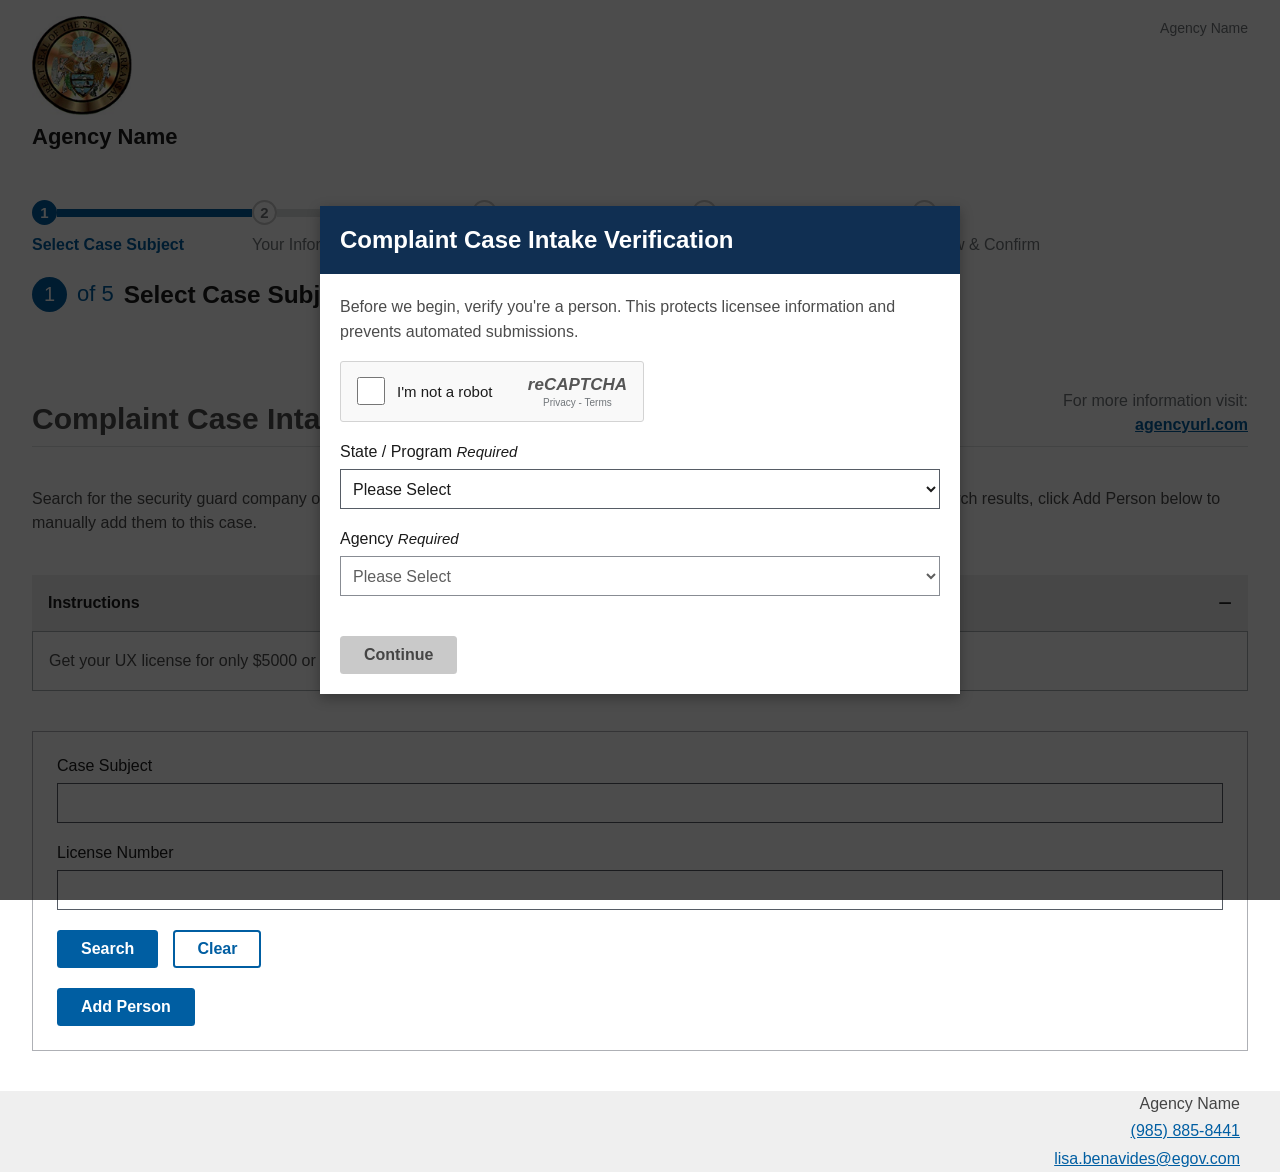
==== commit efea6344: "new modal and recaptcha" ====
--- a/index.html
+++ b/index.html
@@ -4,7 +4,7 @@
 <head>
   <meta charset="UTF-8" />
   <meta name="viewport" content="width=device-width, initial-scale=1.0" />
-  <title>Constituent Application - PhotoID - Information Collection</title>
+  <title>Complaint Case Intake - Select Case Subject</title>
   <link rel="stylesheet" href="css/styles.css" />
   <style>
     /* Fix the CSS variable typo in styles.css for step labels */
@@ -49,109 +49,14 @@
     .application-card {
       border: 1px solid #aeb0b5;
       background-color: #fff;
-      padding: 0 2.4rem 2.4rem;
+      padding: 2.4rem;
       margin-top: 2rem;
       margin-bottom: 4rem;
-    }
-
-    /* ===== Section Tabs (sub-step tab strip) ===== */
-    .section-tabs {
-      display: flex;
-      gap: 4px;
-      margin-top: 2rem;
-    }
-
-    .section-tab {
-      flex: 1;
-      max-width: 24rem;
-      padding: 1rem 0 1.6rem;
-      font-family: "Public Sans Web", -apple-system, BlinkMacSystemFont, "Segoe UI", Roboto, sans-serif;
-      font-size: 1.6rem;
-      font-weight: 600;
-      color: #919191;
-      background: none;
-      border: none;
-      border-top: 8px solid #c9c9c9;
-      cursor: pointer;
-      text-align: left;
-      line-height: 1.4;
-    }
-
-    .section-tab.active {
-      color: #005ea2;
-      border-top-color: #005ea2;
-      font-weight: bold;
-    }
-
-    .section-tab.visited {
-      color: #162e51;
-      border-top-color: #162e51;
-    }
-
-    .section-tab:hover:not(.active) {
-      color: #1b1b1b;
-    }
-
-    .section-tab:focus {
-      outline: 0.25rem solid #2491ff;
-      outline-offset: -2px;
-    }
-
-    /* ===== Tab Panels ===== */
-    .section-tab-panel {
-      display: none;
-    }
-
-    .section-tab-panel.active {
-      display: block;
-    }
-
-    /* ===== Sub-step Heading ("1 of 4 Personal Information") ===== */
-    .substep-heading {
-      display: flex;
-      align-items: center;
-      gap: 0.6rem;
-      margin: 2rem 0 4.4rem;
-    }
-
-    .substep-heading__counter {
-      display: inline-flex;
-      align-items: center;
-      justify-content: center;
-      width: 3rem;
-      height: 3rem;
-      min-width: 3rem;
-      border-radius: 50%;
-      background-color: #005ea2;
-      color: #fff;
-      font-size: 1.7rem;
-      font-weight: 700;
-      line-height: 1;
-    }
-
-    .substep-heading__total {
-      font-size: 1.8rem;
-      font-weight: 400;
-      color: #005ea2;
-    }
-
-    .substep-heading__text {
-      font-size: 2rem;
-      font-weight: 700;
-      color: #1b1b1b;
     }
 
     /* ===== Form Groups ===== */
     .usa-form-group {
       margin-bottom: 2rem;
-    }
-
-    /* ===== Action Buttons Bar ===== */
-    .form-actions {
-      display: flex;
-      justify-content: space-between;
-      align-items: center;
-      padding: 1.6rem 0;
     }
 
     /* ===== Constituent Footer ===== */
@@ -177,10 +82,19 @@
       font-size: 1.6rem;
     }
 
-    /* Hide native calendar icon visually but keep it interactive */
-    input[type="date"]::-webkit-calendar-picker-indicator {
-      opacity: 0;
-      cursor: pointer;
+    /* Give segments a fixed width instead of stretching to fill the row now that there are fewer steps */
+    .usa-step-indicator__segments {
+      justify-content: flex-start;
+    }
+
+    .usa-step-indicator__segment {
+      flex: 0 0 22rem;
+      padding-right: 0;
+    }
+
+    .usa-step-indicator__segment:last-child {
+      flex: 0 0 auto;
+      padding-right: 0;
     }
 
     /* Constituent page spacing overrides */
@@ -217,16 +131,103 @@
       font-weight: 700;
     }
 
-    .date-picker-wrapper .usa-input {
-      padding-right: 0;
-    }
-
-    
+    /* ===== Mock reCAPTCHA ===== */
+    .recaptcha-box {
+      display: flex;
+      align-items: center;
+      justify-content: space-between;
+      width: 30.4rem;
+      padding: 1.2rem 1.6rem;
+      border: 1px solid #d3d3d3;
+      border-radius: 0.3rem;
+      background-color: #f9f9f9;
+    }
+
+    .recaptcha-box__left {
+      display: flex;
+      align-items: center;
+      gap: 1.2rem;
+    }
+
+    .recaptcha-box__checkbox {
+      width: 2.8rem;
+      height: 2.8rem;
+      margin: 0;
+    }
+
+    .recaptcha-box__label {
+      font-size: 1.5rem;
+      color: #1b1b1b;
+    }
+
+    .recaptcha-box__brand {
+      text-align: center;
+      font-size: 1rem;
+      line-height: 1.3;
+      color: #71767a;
+    }
+
+    .recaptcha-box__brand strong {
+      display: block;
+      font-size: 1.7rem;
+      font-style: italic;
+      color: #555;
+    }
+
   </style>
 </head>
 
 <body>
   <div class="app-container">
+
+    <!-- Person Verification Modal (blocks the page until completed) -->
+    <div class="modal" id="verification-modal" role="dialog" aria-modal="true" aria-labelledby="verification-modal-title">
+      <div class="modal-overlay"></div>
+      <div class="modal-content">
+        <div class="modal-header">
+          <h2 class="modal-title" id="verification-modal-title">Complaint Case Intake Verification</h2>
+        </div>
+        <div class="modal-body">
+          <p style="margin-top: 0; font-size: 1.6rem;">Before we begin, verify you're a person. This protects licensee information and prevents automated submissions.</p>
+
+          <div class="usa-form-group">
+            <div class="recaptcha-box">
+              <div class="recaptcha-box__left">
+                <input type="checkbox" id="recaptcha-checkbox" class="recaptcha-box__checkbox" />
+                <label for="recaptcha-checkbox" class="recaptcha-box__label">I'm not a robot</label>
+              </div>
+              <div class="recaptcha-box__brand">
+                <strong>reCAPTCHA</strong>
+                Privacy - Terms
+              </div>
+            </div>
+          </div>
+
+          <div class="usa-form-group">
+            <label class="usa-label" for="modal-state-program">State / Program <span class="field-required">Required</span></label>
+            <select class="usa-select" id="modal-state-program" name="modal-state-program">
+              <option value="">Please Select</option>
+              <option value="arkansas">Arkansas</option>
+              <option value="illinois">Illinois</option>
+              <option value="wisconsin">Wisconsin</option>
+            </select>
+          </div>
+
+          <div class="usa-form-group">
+            <label class="usa-label" for="modal-agency">Agency <span class="field-required">Required</span></label>
+            <select class="usa-select" id="modal-agency" name="modal-agency" disabled>
+              <option value="">Please Select</option>
+              <option value="agency-1">Agency 1</option>
+              <option value="agency-2">Agency 2</option>
+              <option value="agency-3">Agency 3</option>
+            </select>
+          </div>
+        </div>
+        <div class="modal-footer">
+          <button type="button" class="usa-button" id="verification-continue-btn" disabled>Continue</button>
+        </div>
+      </div>
+    </div>
 
     <!-- Header -->
     <header class="constituent-header">
@@ -239,35 +240,23 @@
 
     <main id="main-content" class="grid-container">
 
-      <!-- Top 8-step progress indicator -->
+      <!-- Top 5-step progress indicator -->
       <div class="usa-step-indicator margin-top-4" aria-label="Application progress">
         <ol class="usa-step-indicator__segments">
           <li class="usa-step-indicator__segment usa-step-indicator__segment--current">
-            <span class="usa-step-indicator__segment-label">Information Collection</span>
+            <span class="usa-step-indicator__segment-label">Select Case Subject</span>
           </li>
           <li class="usa-step-indicator__segment">
-            <span class="usa-step-indicator__segment-label">Questions</span>
+            <span class="usa-step-indicator__segment-label">Your Information</span>
           </li>
           <li class="usa-step-indicator__segment">
-            <span class="usa-step-indicator__segment-label">Fees</span>
+            <span class="usa-step-indicator__segment-label">Complaint Details</span>
           </li>
           <li class="usa-step-indicator__segment">
-            <span class="usa-step-indicator__segment-label">Document Upload</span>
+            <span class="usa-step-indicator__segment-label">Attestation</span>
           </li>
           <li class="usa-step-indicator__segment">
-            <span class="usa-step-indicator__segment-label">Information Summary</span>
-          </li>
-          <li class="usa-step-indicator__segment">
-            <span class="usa-step-indicator__segment-label">Photo ID</span>
-          </li>
-          <li class="usa-step-indicator__segment">
-            <span class="usa-step-indicator__segment-label">Electronic Signature</span>
-          </li>
-          <li class="usa-step-indicator__segment">
-            <span class="usa-step-indicator__segment-label">Payment</span>
-          </li>
-          <li class="usa-step-indicator__segment">
-            <span class="usa-step-indicator__segment-label">Confirmation</span>
+            <span class="usa-step-indicator__segment-label">Review & Confirm</span>
           </li>
         </ol>
       </div>
@@ -276,20 +265,20 @@
       <div class="usa-step-indicator__header">
         <h1 class="usa-step-indicator__heading">
           <span class="usa-step-indicator__heading-counter">1</span>
-          <span class="usa-step-indicator__total-steps">of 9</span>
-          <span class="usa-step-indicator__heading-text">Information Collection</span>
+          <span class="usa-step-indicator__total-steps">of 5</span>
+          <span class="usa-step-indicator__heading-text">Select Case Subject</span>
         </h1>
       </div>
 
       <!-- Title / Description -->
       <div class="heading-url-row">
-        <h1 class="app-builder-content__heading">Constituent Application - PhotoID</h1>
+        <h1 class="app-builder-content__heading">Complaint Case Intake</h1>
         <div class="heading-url-row__url">
           <span>For more information visit:</span>
           <a href="#">agencyurl.com</a>
         </div>
       </div>
-      <p class="app-builder-content__text">Constituent Application - Photo ID description information</p>
+      <p class="app-builder-content__text">Search for the security guard company or individual against whom the complaint is being filed. If you cannot find a name in the search results, click Add Person below to manually add them to this case.</p>
 
       <!-- Instructions Accordion (expanded by default) -->
       <div class="usa-accordion usa-accordion--bordered" style="margin-top: 4rem; margin-bottom: 4rem;">
@@ -306,140 +295,26 @@
       <!-- Application Card -->
       <div class="application-card">
 
-          <!-- Sub-section Tab Strip -->
-          <div class="section-tabs" role="tablist" aria-label="Information sections">
-            <button class="section-tab visited" role="tab" aria-selected="false"
-              aria-controls="panel-personal" id="tab-personal">Personal Information</button>
-            <button class="section-tab visited" role="tab" aria-selected="false"
-              aria-controls="panel-contact" id="tab-contact">Contact Information</button>
-            <button class="section-tab visited" role="tab" aria-selected="false"
-              aria-controls="panel-mailing" id="tab-mailing">Mailing Address</button>
-            <button class="section-tab active" role="tab" aria-selected="true"
-              aria-controls="panel-identification" id="tab-identification">Identification Information</button>
-          </div>
-
-          <!-- Panel 1: Personal Information -->
-          <div class="section-tab-panel" id="panel-personal" role="tabpanel" aria-labelledby="tab-personal">
-            <div class="substep-heading">
-              <span class="substep-heading__counter">1</span>
-              <span class="substep-heading__total">of 4</span>
-              <span class="substep-heading__text">Personal Information</span>
-            </div>
-
-            <div class="usa-form-group">
-              <label class="usa-label" for="prefix">Prefix</label>
-              <select class="usa-select" id="prefix" name="prefix">
-                <option value="">Please Select</option>
-                <option value="mr">Mr.</option>
-                <option value="mrs">Mrs.</option>
-                <option value="ms">Ms.</option>
-                <option value="dr">Dr.</option>
-                <option value="prof">Prof.</option>
-              </select>
-            </div>
-
-            <div class="usa-form-group">
-              <label class="usa-label" for="first-name">First Name <span class="field-required">Required</span></label>
-              <input class="usa-input" id="first-name" name="first-name" type="text" autocomplete="given-name" />
-            </div>
-
-            <div class="usa-form-group">
-              <label class="usa-label" for="middle-name">Middle Name</label>
-              <input class="usa-input" id="middle-name" name="middle-name" type="text" autocomplete="additional-name" />
-            </div>
-
-            <div class="usa-form-group">
-              <label class="usa-label" for="last-name">Last Name <span class="field-required">Required</span></label>
-              <input class="usa-input" id="last-name" name="last-name" type="text" autocomplete="family-name" />
-            </div>
-          </div>
-
-          <!-- Panel 2: Contact Information -->
-          <div class="section-tab-panel" id="panel-contact" role="tabpanel" aria-labelledby="tab-contact">
-            <div class="substep-heading">
-              <span class="substep-heading__counter">2</span>
-              <span class="substep-heading__total">of 4</span>
-              <span class="substep-heading__text">Contact Information</span>
-            </div>
-
-            <div class="usa-form-group">
-              <label class="usa-label" for="phone">Phone Number <span class="field-required">Required</span></label>
-              <input class="usa-input" id="phone" name="phone" type="tel" autocomplete="tel" />
-            </div>
-
-            <div class="usa-form-group">
-              <label class="usa-label" for="email">Email Address <span class="field-required">Required</span></label>
-              <input class="usa-input" id="email" name="email" type="email" autocomplete="email" />
-            </div>
-
-            <div class="usa-form-group">
-              <label class="usa-label" for="email-confirm">Re-Enter Email Address <span class="field-required">Required</span></label>
-              <input class="usa-input" id="email-confirm" name="email-confirm" type="email" autocomplete="off" />
-            </div>
-          </div>
-
-          <!-- Panel 3: Mailing Address -->
-          <div class="section-tab-panel" id="panel-mailing" role="tabpanel" aria-labelledby="tab-mailing">
-            <div class="substep-heading">
-              <span class="substep-heading__counter">3</span>
-              <span class="substep-heading__total">of 4</span>
-              <span class="substep-heading__text">Mailing Address</span>
-            </div>
-
-            <div class="usa-form-group">
-              <label class="usa-label" for="address-line1">Address Line 1 <span class="field-required">Required</span></label>
-              <input class="usa-input" id="address-line1" name="address-line1" type="text" autocomplete="address-line1" />
-            </div>
-
-            <div class="usa-form-group">
-              <label class="usa-label" for="city">City <span class="field-required">Required</span></label>
-              <input class="usa-input" id="city" name="city" type="text" autocomplete="address-level2" />
-            </div>
-
-            <div class="usa-form-group">
-              <label class="usa-label" for="state">State <span class="field-required">Required</span></label>
-              <select class="usa-select" id="state" name="state" autocomplete="address-level1">
-                <option value="">Please Select</option>
-              </select>
-            </div>
-
-            <div class="usa-form-group">
-              <label class="usa-label" for="zip">ZIP Code <span class="field-required">Required</span></label>
-              <input class="usa-input" id="zip" name="zip" type="text" maxlength="10" autocomplete="postal-code" />
-            </div>
-          </div>
-
-          <!-- Panel 4: Identification Information -->
-          <div class="section-tab-panel active" id="panel-identification" role="tabpanel" aria-labelledby="tab-identification">
-            <div class="substep-heading">
-              <span class="substep-heading__counter">4</span>
-              <span class="substep-heading__total">of 4</span>
-              <span class="substep-heading__text">Identification Information</span>
-            </div>
-
-            <div class="usa-form-group">
-              <label class="usa-label" for="dob">Date of Birth <span class="field-required">Required</span></label>
-              <div class="date-picker-wrapper">
-                <input class="usa-input" id="dob" name="dob" type="date" autocomplete="bday" />
-                <button type="button" class="date-picker-button" aria-label="Open date picker">
-                  <svg xmlns="http://www.w3.org/2000/svg" viewBox="0 0 448 512" fill="currentColor">
-                    <path d="M128 0c13.3 0 24 10.7 24 24l0 40 144 0 0-40c0-13.3 10.7-24 24-24s24 10.7 24 24l0 40 40 0c35.3 0 64 28.7 64 64l0 16 0 48 0 256c0 35.3-28.7 64-64 64L64 512c-35.3 0-64-28.7-64-64L0 192l0-48 0-16C0 92.7 28.7 64 64 64l40 0 0-40c0-13.3 10.7-24 24-24zM400 192L48 192l0 256c0 8.8 7.2 16 16 16l320 0c8.8 0 16-7.2 16-16l0-256zM128 296c0-13.3 10.7-24 24-24l144 0c13.3 0 24 10.7 24 24s-10.7 24-24 24l-144 0c-13.3 0-24-10.7-24-24zm0 80c0-13.3 10.7-24 24-24l80 0c13.3 0 24 10.7 24 24s-10.7 24-24 24l-80 0c-13.3 0-24-10.7-24-24z"/>
-                  </svg>
-                </button>
-              </div>
-            </div>
-          </div>
+        <div class="usa-form-group">
+          <label class="usa-label" for="case-subject">Case Subject</label>
+          <input class="usa-input" id="case-subject" name="case-subject" type="text" />
+        </div>
+
+        <div class="usa-form-group">
+          <label class="usa-label" for="license-number">License Number</label>
+          <input class="usa-input" id="license-number" name="license-number" type="text" />
+        </div>
+
+        <div style="display: flex; gap: 1rem;">
+          <button type="button" class="usa-button">Search</button>
+          <button type="button" class="usa-button usa-button--outline">Clear</button>
+        </div>
+
+        <div style="margin-top: 20px;">
+          <button type="button" class="usa-button">Add Person</button>
+        </div>
 
       </div><!-- end .application-card -->
-
-      <!-- Action Buttons (outside the card) -->
-      <div class="form-actions">
-        <button type="button" class="usa-button usa-button--secondary">Cancel</button>
-        <div style="display: flex; gap: 1rem;">
-          <button type="button" class="usa-button usa-button--outline" id="back-btn">Back</button>
-          <button type="button" class="usa-button" id="next-btn">Next</button>
-        </div>
-      </div>
 
     </main>
 
@@ -453,24 +328,37 @@
   </div>
 
   <script>
-    // Tab switching
-    document.querySelectorAll('.section-tab').forEach(function (tab) {
-      tab.addEventListener('click', function () {
-        document.querySelectorAll('.section-tab').forEach(function (t) {
-          t.classList.remove('active');
-          t.setAttribute('aria-selected', 'false');
-        });
-        document.querySelectorAll('.section-tab-panel').forEach(function (p) {
-          p.classList.remove('active');
-        });
-        this.classList.add('active');
-        this.setAttribute('aria-selected', 'true');
-        document.getElementById(this.getAttribute('aria-controls')).classList.add('active');
+    // Person verification modal gating
+    (function () {
+      var modal = document.getElementById('verification-modal');
+      var recaptchaCheckbox = document.getElementById('recaptcha-checkbox');
+      var stateSelect = document.getElementById('modal-state-program');
+      var agencySelect = document.getElementById('modal-agency');
+      var continueBtn = document.getElementById('verification-continue-btn');
+
+      function updateContinueState() {
+        var isValid = recaptchaCheckbox.checked && stateSelect.value && agencySelect.value;
+        continueBtn.disabled = !isValid;
+      }
+
+      stateSelect.addEventListener('change', function () {
+        agencySelect.disabled = !stateSelect.value;
+        if (!stateSelect.value) {
+          agencySelect.value = '';
+        }
+        updateContinueState();
       });
-    });
+
+      agencySelect.addEventListener('change', updateContinueState);
+      recaptchaCheckbox.addEventListener('change', updateContinueState);
+
+      continueBtn.addEventListener('click', function () {
+        modal.setAttribute('hidden', '');
+      });
+    })();
 
     // Step indicator navigation
-    var stepPages = ['index.html', 'questions.html', 'fees.html', 'document-upload.html', 'information-summary.html', 'photo-id.html', 'electronic-signature.html'];
+    var stepPages = ['index.html'];
     document.querySelectorAll('.usa-step-indicator__segment').forEach(function (segment, i) {
       if (stepPages[i]) {
         segment.style.cursor = 'pointer';
@@ -493,35 +381,6 @@
       });
     });
 
-    // Date picker button opens native picker
-    var datePickerBtn = document.querySelector('.date-picker-button');
-    if (datePickerBtn) {
-      datePickerBtn.addEventListener('click', function () {
-        var input = document.getElementById('dob');
-        if (input && input.showPicker) {
-          input.showPicker();
-        } else if (input) {
-          input.focus();
-        }
-      });
-    }
-
-    // Next/Back buttons advance or retreat through tabs; Next navigates to questions.html on last tab
-    var tabs = Array.from(document.querySelectorAll('.section-tab'));
-    document.getElementById('next-btn').addEventListener('click', function () {
-      var activeIndex = tabs.findIndex(function (t) { return t.classList.contains('active'); });
-      if (activeIndex < tabs.length - 1) {
-        tabs[activeIndex + 1].click();
-      } else {
-        window.location.href = 'questions.html';
-      }
-    });
-    document.getElementById('back-btn').addEventListener('click', function () {
-      var activeIndex = tabs.findIndex(function (t) { return t.classList.contains('active'); });
-      if (activeIndex > 0) {
-        tabs[activeIndex - 1].click();
-      }
-    });
   </script>
 </body>
 
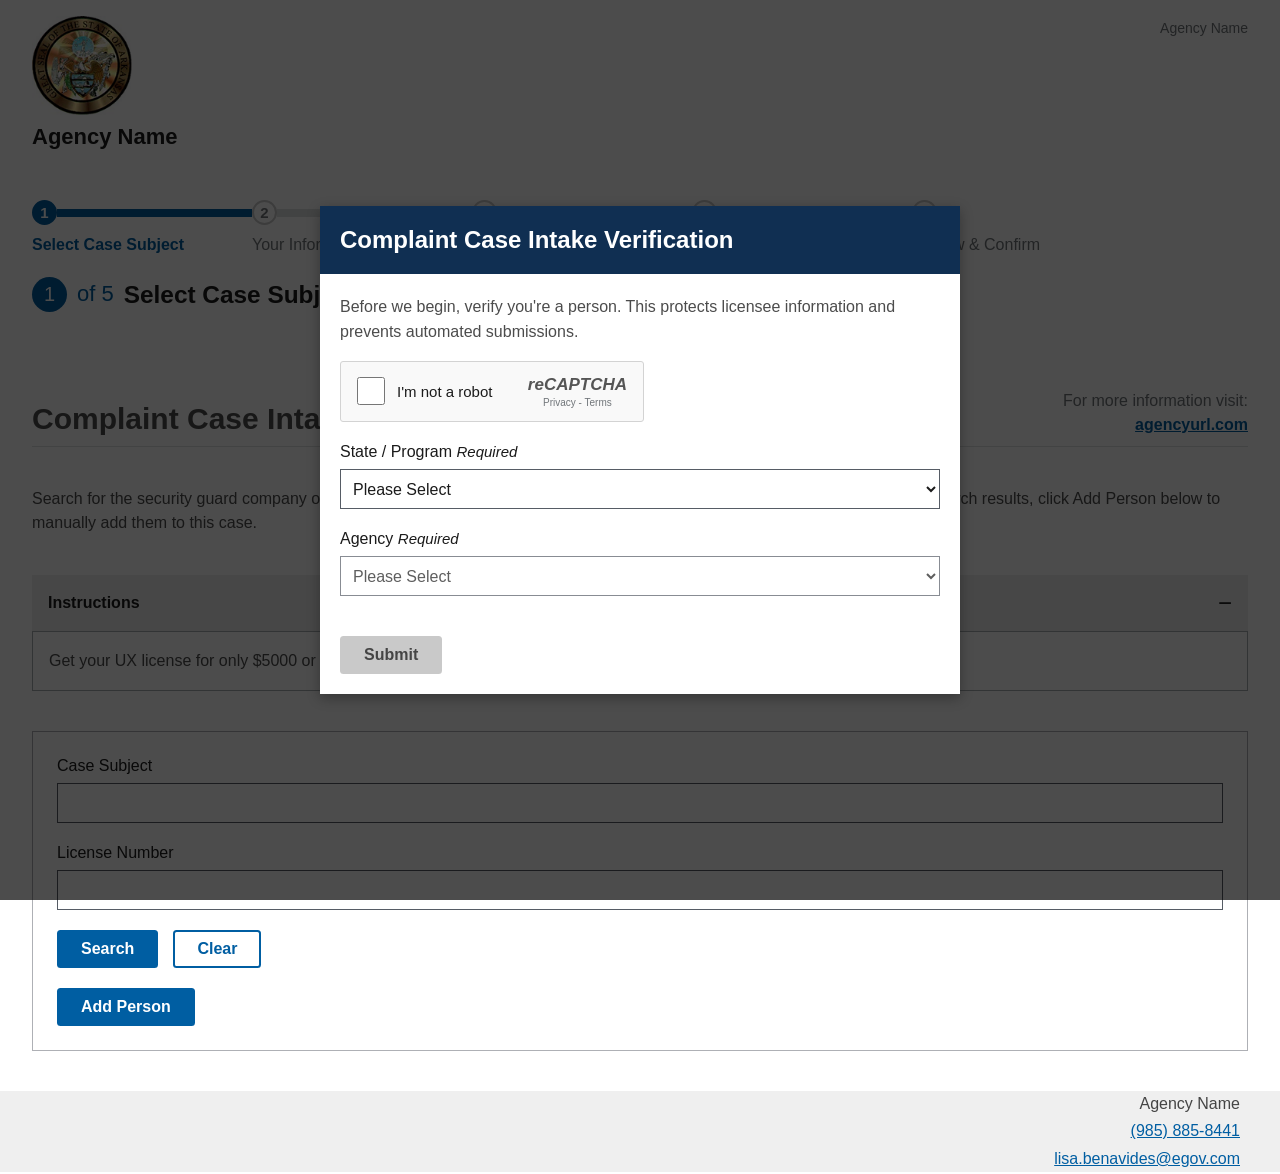
==== commit 89e4caff: "continue to submit" ====
--- a/index.html
+++ b/index.html
@@ -224,7 +224,7 @@
           </div>
         </div>
         <div class="modal-footer">
-          <button type="button" class="usa-button" id="verification-continue-btn" disabled>Continue</button>
+          <button type="button" class="usa-button" id="verification-continue-btn" disabled>Submit</button>
         </div>
       </div>
     </div>
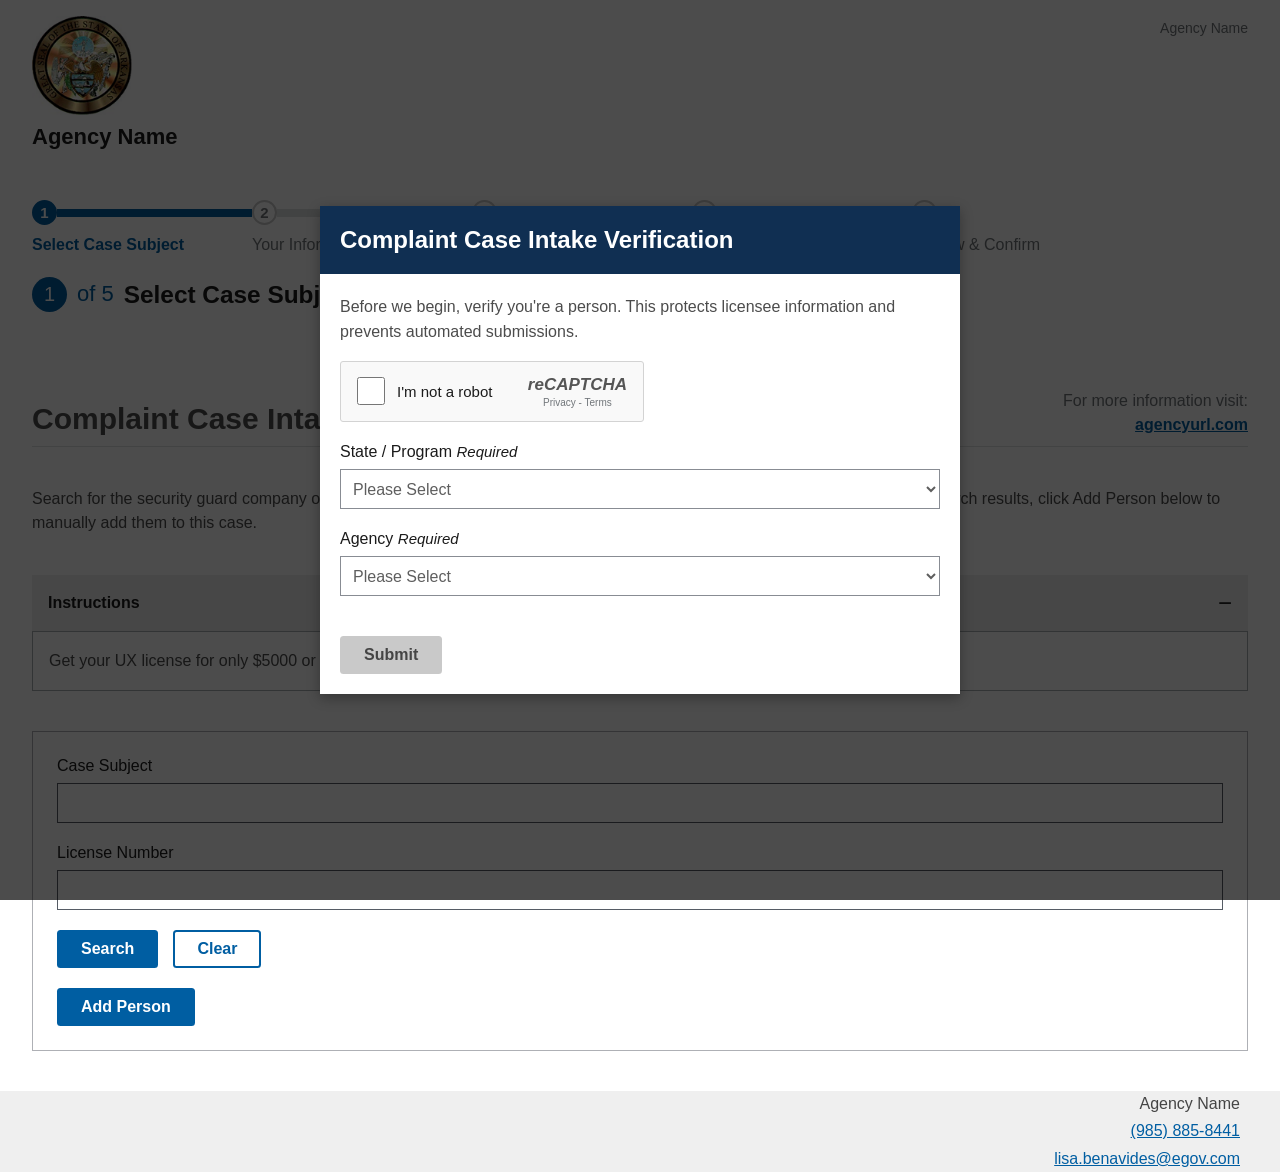
==== commit 2d3f2ce7: "disabled everything until captcha" ====
--- a/index.html
+++ b/index.html
@@ -205,7 +205,7 @@
 
           <div class="usa-form-group">
             <label class="usa-label" for="modal-state-program">State / Program <span class="field-required">Required</span></label>
-            <select class="usa-select" id="modal-state-program" name="modal-state-program">
+            <select class="usa-select" id="modal-state-program" name="modal-state-program" disabled>
               <option value="">Please Select</option>
               <option value="arkansas">Arkansas</option>
               <option value="illinois">Illinois</option>
@@ -341,6 +341,16 @@
         continueBtn.disabled = !isValid;
       }
 
+      recaptchaCheckbox.addEventListener('change', function () {
+        stateSelect.disabled = !recaptchaCheckbox.checked;
+        if (!recaptchaCheckbox.checked) {
+          stateSelect.value = '';
+          agencySelect.disabled = true;
+          agencySelect.value = '';
+        }
+        updateContinueState();
+      });
+
       stateSelect.addEventListener('change', function () {
         agencySelect.disabled = !stateSelect.value;
         if (!stateSelect.value) {
@@ -350,7 +360,6 @@
       });
 
       agencySelect.addEventListener('change', updateContinueState);
-      recaptchaCheckbox.addEventListener('change', updateContinueState);
 
       continueBtn.addEventListener('click', function () {
         modal.setAttribute('hidden', '');
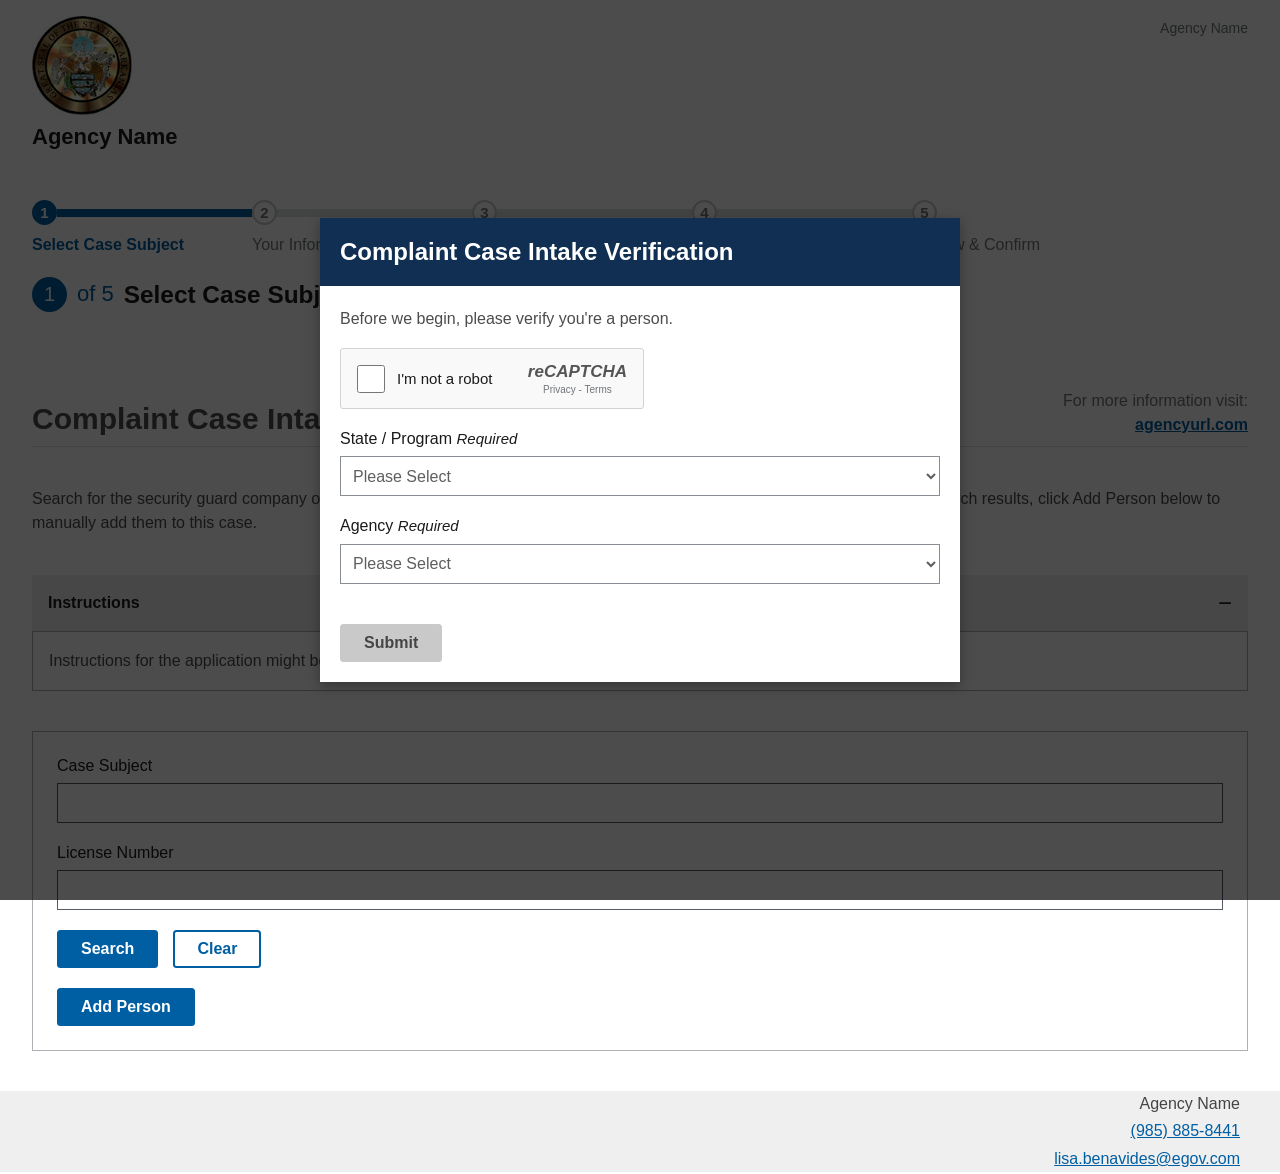
==== commit 9a1c7396: "wording updates" ====
--- a/index.html
+++ b/index.html
@@ -188,7 +188,7 @@
           <h2 class="modal-title" id="verification-modal-title">Complaint Case Intake Verification</h2>
         </div>
         <div class="modal-body">
-          <p style="margin-top: 0; font-size: 1.6rem;">Before we begin, verify you're a person. This protects licensee information and prevents automated submissions.</p>
+          <p style="margin-top: 0; font-size: 1.6rem;">Before we begin, please verify you're a person.</p>
 
           <div class="usa-form-group">
             <div class="recaptcha-box">
@@ -288,7 +288,7 @@
           </button>
         </h3>
         <div id="instructions-content" class="usa-accordion__content">
-          <p style="margin: 0; font-size: 1.6rem;">Get your UX license for only $5000 or More!</p>
+          <p style="margin: 0; font-size: 1.6rem;">Instructions for the application might be in here.</p>
         </div>
       </div>
 
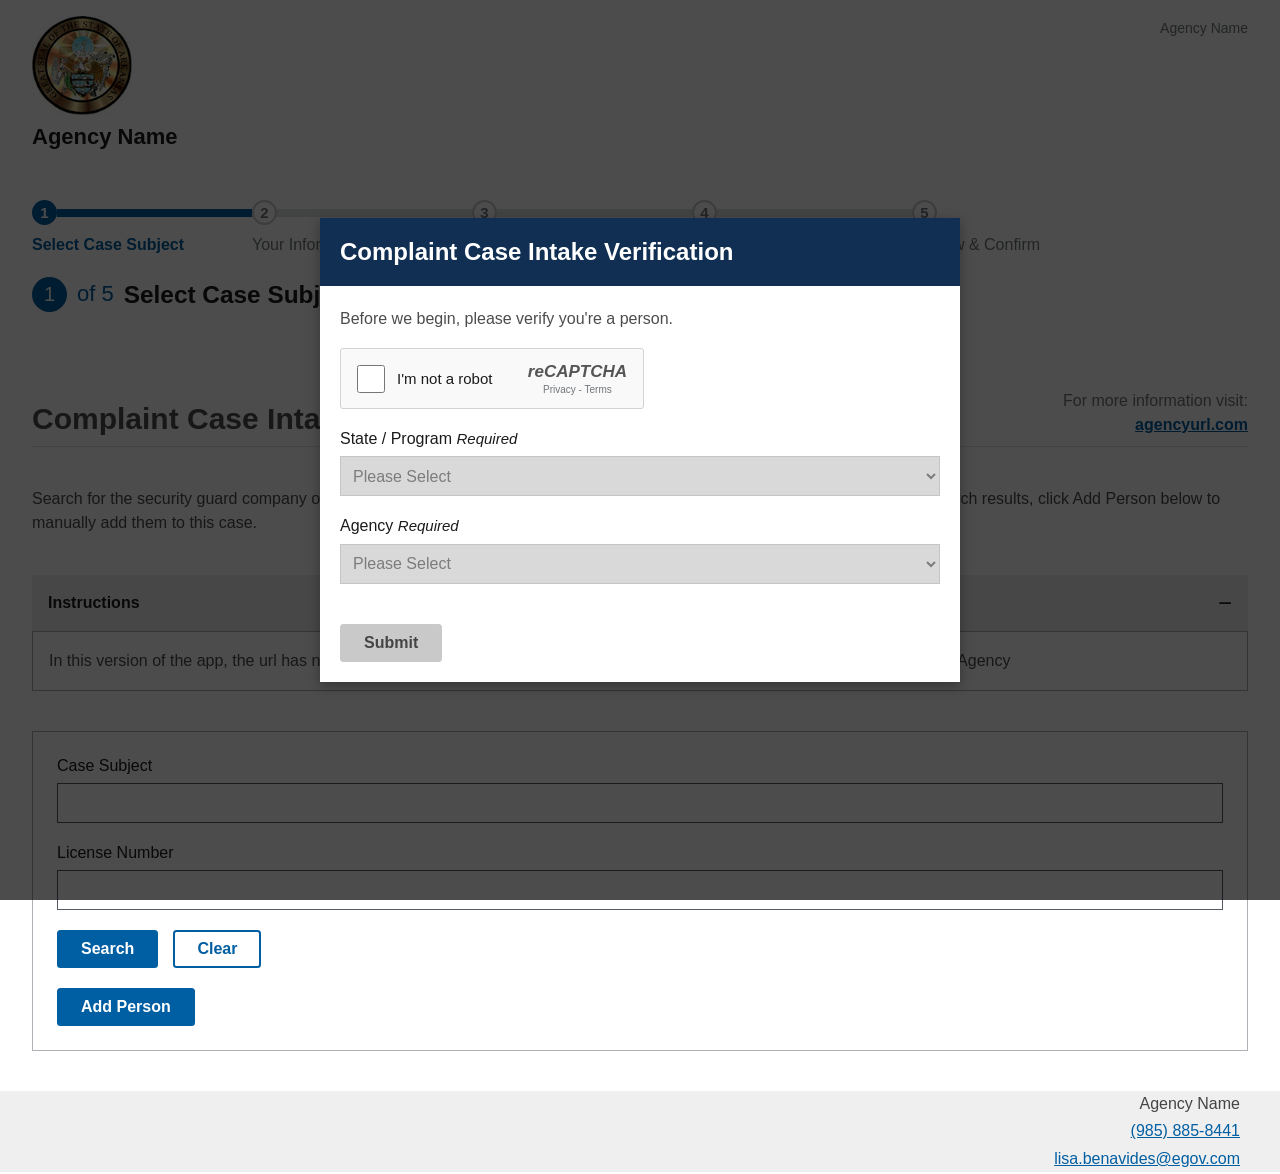
==== commit a41f0ed3: "disabled field css update" ====
--- a/index.html
+++ b/index.html
@@ -288,7 +288,7 @@
           </button>
         </h3>
         <div id="instructions-content" class="usa-accordion__content">
-          <p style="margin: 0; font-size: 1.6rem;">Instructions for the application might be in here.</p>
+          <p style="margin: 0; font-size: 1.6rem;">In this version of the app, the url has no knowledge of where the user came from. In other version the app will popuate the State/Agency</p>
         </div>
       </div>
 
--- a/css/styles.css
+++ b/css/styles.css
@@ -781,6 +781,14 @@
   outline: 0.25rem solid #2491ff;
   outline-offset: 0;
   border-color: #1a4480;
+}
+
+.usa-select:disabled,
+.usa-input:disabled {
+  background-color: #c9c9c9;
+  color: #454545;
+  cursor: not-allowed;
+  border-color: #adadad;
 }
 
 .usa-textarea {
